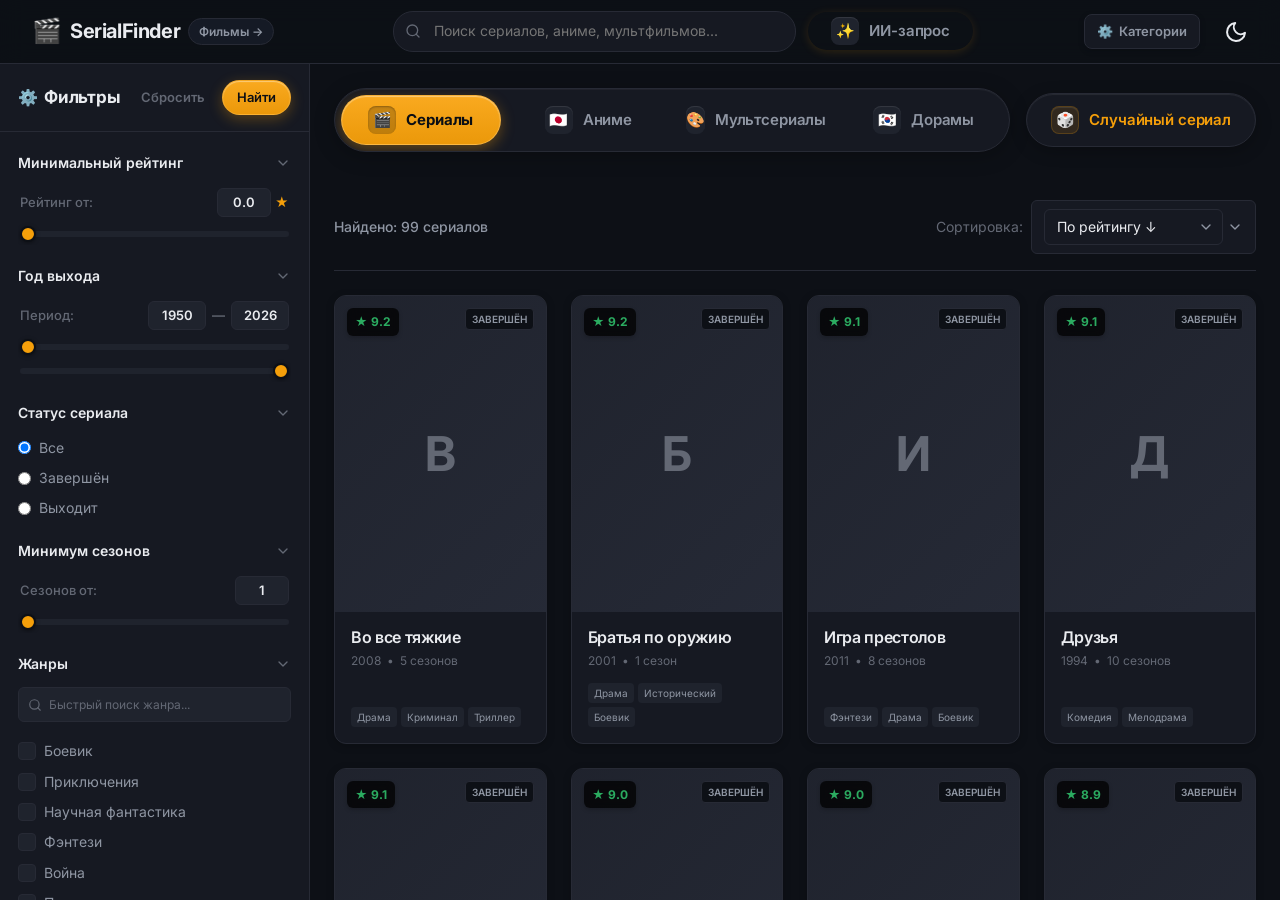
==== serials/index.html @ 1f112842 "Add files via upload" ====
<!DOCTYPE html>
<html lang="ru">
<head>
  <meta charset="UTF-8">
  <meta name="viewport" content="width=device-width, initial-scale=1.0">
  <title>SerialFinder — Поиск сериалов</title>
  <meta name="description" content="Удобный поиск и фильтрация лучших сериалов, аниме, мультсериалов и дорам. База из 170 000+ сериалов.">
  <link rel="icon" href="data:image/svg+xml,<svg xmlns=%22http://www.w3.org/2000/svg%22 viewBox=%220 0 100 100%22><text y=%22.9em%22 font-size=%2290%22>🎬</text></svg>">
  <link rel="preconnect" href="https://fonts.googleapis.com">
  <link rel="preconnect" href="https://fonts.gstatic.com" crossorigin>
  <link href="https://fonts.googleapis.com/css2?family=Inter:wght@400;500;600;700&display=swap" rel="stylesheet">
  <link rel="stylesheet" href="index.css">
</head>
<body>
  <!-- 1. Content Preferences Modal (Что вы хотите смотреть) -->
  <div class="api-modal-overlay" id="contentPrefsModal" style="display:none;">
    <div class="api-modal api-modal--prefs">
      <div class="api-modal__icon">📺</div>
      <h2 class="api-modal__title">Что вы хотите смотреть?</h2>
      <p class="api-modal__desc">
        Отметьте галочками категории, которые хотите видеть в каталоге и поиске:
      </p>
      <div class="prefs-list">
        <label class="prefs-item">
          <input type="checkbox" id="prefSeries" checked>
          <span class="prefs-item__content">
            <span class="prefs-item__icon">🎬</span>
            <span class="prefs-item__text">
              <strong>Сериалы</strong>
              <small>Зарубежные и мировые художественные сериалы</small>
            </span>
          </span>
        </label>
        <label class="prefs-item">
          <input type="checkbox" id="prefAnime" checked>
          <span class="prefs-item__content">
            <span class="prefs-item__icon">🇯🇵</span>
            <span class="prefs-item__text">
              <strong>Аниме</strong>
              <small>Японские, китайские (дунхуа), корейские и западные аниме-сериалы (Атака титанов, Аватар: Легенда об Аанге, Кастлвания и др.)</small>
            </span>
          </span>
        </label>
        <label class="prefs-item">
          <input type="checkbox" id="prefCartoons" checked>
          <span class="prefs-item__content">
            <span class="prefs-item__icon">🎨</span>
            <span class="prefs-item__text">
              <strong>Мультсериалы</strong>
              <small>Западная и мировая анимация (Рик и Морти, Аркейн, Гравити Фолз и др.)</small>
            </span>
          </span>
        </label>
        <label class="prefs-item">
          <input type="checkbox" id="prefDoramas" checked>
          <span class="prefs-item__content">
            <span class="prefs-item__icon">🇰🇷</span>
            <span class="prefs-item__text">
              <strong>Дорамы</strong>
              <small>Корейские и азиатские драматические сериалы</small>
            </span>
          </span>
        </label>
      </div>
      <button class="btn btn--primary" id="saveContentPrefsBtn" style="width:100%; margin-top:20px; padding:12px;">Сохранить и продолжить</button>
    </div>
  </div>

  <!-- 3. AI Search Modal (ИИ-запрос: Gemini Flash + Web Speech API) -->
  <div class="api-modal-overlay" id="aiModalOverlay" style="display:none;">
    <div class="api-modal api-modal--ai">
      <div class="api-modal__header">
        <div class="api-modal__title-row">
          <span class="api-modal__icon">✨</span>
          <h2 class="api-modal__title">ИИ-Подборщик сериалов</h2>
        </div>
        <button class="api-modal__close-btn" id="aiModalClose" title="Закрыть">✕</button>
      </div>

      <p class="api-modal__desc">
        Опишите своими словами, какой сериал вы ищете — сюжет, атмосферу, настроение или похожие шоу. Можно напечатать или надиктовать голосом.
      </p>

      <!-- Input box with voice button -->
      <div class="ai-prompt-box">
        <textarea id="aiQueryInput" class="ai-prompt-box__textarea" rows="3" placeholder="Например: Посоветуй атмосферный детектив в скандинавском стиле с неожиданной развязкой и мрачной музыкой..."></textarea>
        <div class="ai-prompt-box__actions">
          <button class="ai-voice-btn" id="aiVoiceBtn" type="button" title="Нажмите, чтобы надиктовать голосом">
            <span class="ai-voice-btn__icon">🎙️</span>
            <span class="ai-voice-btn__text">Голосовой ввод</span>
          </button>
          <button class="btn btn--primary" id="aiSubmitBtn" type="button">
            <span>✨ Подобрать 5 сериалов</span>
          </button>
        </div>
      </div>

      <!-- Prompt Suggestion Chips -->
      <div class="ai-suggestions">
        <span class="ai-suggestions__label">Примеры:</span>
        <button class="ai-chip" data-prompt="Мрачный детектив-головоломка в духе Твин Пикс, Тьмы и Настоящего детектива">🕵️ Запутанный детектив</button>
        <button class="ai-chip" data-prompt="Уютная смешная комедия на вечер, чтобы отдохнуть после работы">🍿 Уютный ситком</button>
        <button class="ai-chip" data-prompt="Масштабное эпическое фэнтези с магией, битвами и проработанным миром">⚔️ Эпическое фэнтези</button>
        <button class="ai-chip" data-prompt="Напряжённый психологический триллер про игры разума и неожиданные повороты">🧠 Игры разума</button>
        <button class="ai-chip" data-prompt="Атмосферное аниме с глубоким философским сюжетом и красивой рисовкой">🎌 Глубокое аниме</button>
      </div>

      <!-- Loading State -->
      <div class="ai-loading" id="aiLoading" style="display:none;">
        <div class="ai-loading__spinner"></div>
        <div class="ai-loading__text">Gemini 3.7 Flash анализирует запрос и подбирает лучшие сериалы...</div>
      </div>

      <!-- Error State -->
      <div class="api-modal__error" id="aiError" style="display:none;"></div>

      <!-- AI Results -->
      <div class="ai-results" id="aiResults" style="display:none;">
        <div class="ai-results__header">
          <h3>🎯 Рекомендации от ИИ:</h3>
          <button class="btn btn--ghost btn--small" id="aiResetSearchBtn">Новый запрос</button>
        </div>
        <div class="ai-results__grid" id="aiResultsGrid">
          <!-- 5 cards inserted dynamically -->
        </div>
      </div>
    </div>
  </div>

  <div class="app" id="app">
    <!-- Header -->
    <header class="header">
      <div class="header__inner">
        <a class="header__logo" href="../films/index.html" title="Нажмите, чтобы открыть FilmFinder (Поиск фильмов)">
          <span class="header__logo-icon">🎬</span>
          <span class="header__logo-text">SerialFinder</span>
          <span class="header__logo-switch">Фильмы →</span>
        </a>
        <div class="header__search-container">
          <div class="header__search">
            <svg class="header__search-icon" xmlns="http://www.w3.org/2000/svg" width="20" height="20" viewBox="0 0 24 24" fill="none" stroke="currentColor" stroke-width="2" stroke-linecap="round" stroke-linejoin="round">
              <circle cx="11" cy="11" r="8"></circle>
              <line x1="21" y1="21" x2="16.65" y2="16.65"></line>
            </svg>
            <input class="header__search-input" placeholder="Поиск сериалов, аниме, мультфильмов..." id="searchInput">
          </div>
          <!-- Кнопка ИИ-запрос -->
          <button class="pill-btn pill-btn--ai" id="aiSearchBtn" title="Интеллектуальный подбор сериалов с помощью ИИ (Gemini Flash)">
            <span class="pill-btn__icon">✨</span>
            <span class="pill-btn__label">ИИ-запрос</span>
          </button>
        </div>
        <div class="header__actions">
          <!-- Кнопка настройки категорий -->
          <button class="btn btn--ghost btn--icon-text" id="openContentPrefsBtn" title="Настройки категорий">
            ⚙️ <span>Категории</span>
          </button>
          <button class="theme-toggle" id="themeToggle" title="Сменить тему">
            <svg class="theme-toggle__icon theme-toggle__icon--sun" xmlns="http://www.w3.org/2000/svg" width="24" height="24" viewBox="0 0 24 24" fill="none" stroke="currentColor" stroke-width="2" stroke-linecap="round" stroke-linejoin="round" style="display:none;">
              <circle cx="12" cy="12" r="5"></circle>
              <line x1="12" y1="1" x2="12" y2="3"></line>
              <line x1="12" y1="21" x2="12" y2="23"></line>
              <line x1="4.22" y1="4.22" x2="5.64" y2="5.64"></line>
              <line x1="18.36" y1="18.36" x2="19.78" y2="19.78"></line>
              <line x1="1" y1="12" x2="3" y2="12"></line>
              <line x1="21" y1="12" x2="23" y2="12"></line>
              <line x1="4.22" y1="19.78" x2="5.64" y2="18.36"></line>
              <line x1="18.36" y1="5.64" x2="19.78" y2="4.22"></line>
            </svg>
            <svg class="theme-toggle__icon theme-toggle__icon--moon" xmlns="http://www.w3.org/2000/svg" width="24" height="24" viewBox="0 0 24 24" fill="none" stroke="currentColor" stroke-width="2" stroke-linecap="round" stroke-linejoin="round">
              <path d="M21 12.79A9 9 0 1 1 11.21 3 7 7 0 0 0 21 12.79z"></path>
            </svg>
          </button>
        </div>
      </div>
    </header>

    <!-- Mobile sidebar toggle -->
    <button class="sidebar__toggle" id="sidebarToggle">
      <svg xmlns="http://www.w3.org/2000/svg" width="20" height="20" viewBox="0 0 24 24" fill="none" stroke="currentColor" stroke-width="2" stroke-linecap="round" stroke-linejoin="round"><polygon points="22 3 2 3 10 12.46 10 19 14 21 14 12.46 22 3"></polygon></svg>
      Фильтры
    </button>
    <div class="sidebar__overlay" id="sidebarOverlay"></div>

    <!-- Sidebar with filters -->
    <aside class="sidebar" id="sidebar">
      <div class="sidebar__header">
        <h2>
          <span class="sidebar__header-icon">⚙️</span>
          <span>Фильтры</span>
        </h2>
        <div class="sidebar__actions">
          <button class="btn btn--ghost btn--small" id="resetFilters" title="Сбросить все фильтры">Сбросить</button>
          <button class="btn btn--primary btn--small" id="applyFiltersBtn" title="Применить выбранные фильтры">Найти</button>
        </div>
      </div>
      <div class="sidebar__content">
        <!-- Рейтинг -->
        <div class="filter-group">
          <div class="filter-group__title">
            Минимальный рейтинг
            <svg class="filter-group__title-icon" xmlns="http://www.w3.org/2000/svg" width="16" height="16" viewBox="0 0 24 24" fill="none" stroke="currentColor" stroke-width="2" stroke-linecap="round" stroke-linejoin="round"><polyline points="6 9 12 15 18 9"></polyline></svg>
          </div>
          <div class="filter-group__content">
            <div class="range-slider">
              <div class="range-slider__labels">
                <span class="range-slider__tag">Рейтинг от:</span>
                <div class="manual-input-wrapper">
                  <input type="number" class="manual-input" id="minRatingManual" min="0" max="10" step="0.1" value="0.0">
                  <span class="manual-input__suffix">★</span>
                </div>
              </div>
              <input type="range" class="range-slider__input" id="minRatingInput" min="0" max="10" step="0.5" value="0">
            </div>
          </div>
        </div>

        <!-- Год -->
        <div class="filter-group">
          <div class="filter-group__title">
            Год выхода
            <svg class="filter-group__title-icon" xmlns="http://www.w3.org/2000/svg" width="16" height="16" viewBox="0 0 24 24" fill="none" stroke="currentColor" stroke-width="2" stroke-linecap="round" stroke-linejoin="round"><polyline points="6 9 12 15 18 9"></polyline></svg>
          </div>
          <div class="filter-group__content">
            <div class="range-slider">
              <div class="range-slider__labels">
                <span class="range-slider__tag">Период:</span>
                <div class="manual-input-range">
                  <input type="number" class="manual-input manual-input--year" id="yearFromManual" min="1950" max="2030" value="1950">
                  <span class="manual-input__sep">—</span>
                  <input type="number" class="manual-input manual-input--year" id="yearToManual" min="1950" max="2030" value="2026">
                </div>
              </div>
              <div class="range-slider__dual">
                <input type="range" class="range-slider__input" id="yearFromInput" min="1950" max="2026" value="1950">
                <input type="range" class="range-slider__input" id="yearToInput" min="1950" max="2026" value="2026">
              </div>
            </div>
          </div>
        </div>

        <!-- Статус -->
        <div class="filter-group">
          <div class="filter-group__title">
            Статус сериала
            <svg class="filter-group__title-icon" xmlns="http://www.w3.org/2000/svg" width="16" height="16" viewBox="0 0 24 24" fill="none" stroke="currentColor" stroke-width="2" stroke-linecap="round" stroke-linejoin="round"><polyline points="6 9 12 15 18 9"></polyline></svg>
          </div>
          <div class="filter-group__content">
            <div class="radio-group">
              <label class="radio-item">
                <input type="radio" name="status" value="all" checked>
                <span>Все</span>
              </label>
              <label class="radio-item">
                <input type="radio" name="status" value="ended">
                <span>Завершён</span>
              </label>
              <label class="radio-item">
                <input type="radio" name="status" value="running">
                <span>Выходит</span>
              </label>
            </div>
          </div>
        </div>

        <!-- Минимум сезонов -->
        <div class="filter-group">
          <div class="filter-group__title">
            Минимум сезонов
            <svg class="filter-group__title-icon" xmlns="http://www.w3.org/2000/svg" width="16" height="16" viewBox="0 0 24 24" fill="none" stroke="currentColor" stroke-width="2" stroke-linecap="round" stroke-linejoin="round"><polyline points="6 9 12 15 18 9"></polyline></svg>
          </div>
          <div class="filter-group__content">
            <div class="range-slider">
              <div class="range-slider__labels">
                <span class="range-slider__tag">Сезонов от:</span>
                <div class="manual-input-wrapper">
                  <input type="number" class="manual-input" id="minSeasonsManual" min="1" max="10" step="1" value="1">
                </div>
              </div>
              <input type="range" class="range-slider__input" id="minSeasonsInput" min="1" max="10" value="1">
            </div>
          </div>
        </div>

        <!-- Жанры -->
        <div class="filter-group" id="filter-genres-group">
          <div class="filter-group__title">
            Жанры
            <svg class="filter-group__title-icon" xmlns="http://www.w3.org/2000/svg" width="16" height="16" viewBox="0 0 24 24" fill="none" stroke="currentColor" stroke-width="2" stroke-linecap="round" stroke-linejoin="round"><polyline points="6 9 12 15 18 9"></polyline></svg>
          </div>
          <div class="filter-group__content">
            <div class="filter-search">
              <svg class="filter-search__icon" xmlns="http://www.w3.org/2000/svg" width="14" height="14" viewBox="0 0 24 24" fill="none" stroke="currentColor" stroke-width="2" stroke-linecap="round" stroke-linejoin="round"><circle cx="11" cy="11" r="8"></circle><line x1="21" y1="21" x2="16.65" y2="16.65"></line></svg>
              <input type="text" class="filter-search__input" id="genresSearchInput" placeholder="Быстрый поиск жанра...">
            </div>
            <div class="checkbox-group scrollable-list" id="genresFilter">
              <!-- Dynamically populated -->
            </div>
          </div>
        </div>

        <!-- Страна производства -->
        <div class="filter-group" id="filter-include-countries-group">
          <div class="filter-group__title">
            Страна производства
            <svg class="filter-group__title-icon" xmlns="http://www.w3.org/2000/svg" width="16" height="16" viewBox="0 0 24 24" fill="none" stroke="currentColor" stroke-width="2" stroke-linecap="round" stroke-linejoin="round"><polyline points="6 9 12 15 18 9"></polyline></svg>
          </div>
          <div class="filter-group__content">
            <div class="filter-search">
              <svg class="filter-search__icon" xmlns="http://www.w3.org/2000/svg" width="14" height="14" viewBox="0 0 24 24" fill="none" stroke="currentColor" stroke-width="2" stroke-linecap="round" stroke-linejoin="round"><circle cx="11" cy="11" r="8"></circle><line x1="21" y1="21" x2="16.65" y2="16.65"></line></svg>
              <input type="text" class="filter-search__input" id="includeCountriesSearchInput" placeholder="Быстрый поиск страны...">
            </div>
            <div class="checkbox-group scrollable-list" id="countriesIncludeFilter">
              <!-- Dynamically populated -->
            </div>
          </div>
        </div>

        <!-- Исключить страны -->
        <div class="filter-group" id="filter-countries-group">
          <div class="filter-group__title">
            Исключить страны
            <svg class="filter-group__title-icon" xmlns="http://www.w3.org/2000/svg" width="16" height="16" viewBox="0 0 24 24" fill="none" stroke="currentColor" stroke-width="2" stroke-linecap="round" stroke-linejoin="round"><polyline points="6 9 12 15 18 9"></polyline></svg>
          </div>
          <div class="filter-group__content">
            <div class="filter-search">
              <svg class="filter-search__icon" xmlns="http://www.w3.org/2000/svg" width="14" height="14" viewBox="0 0 24 24" fill="none" stroke="currentColor" stroke-width="2" stroke-linecap="round" stroke-linejoin="round"><circle cx="11" cy="11" r="8"></circle><line x1="21" y1="21" x2="16.65" y2="16.65"></line></svg>
              <input type="text" class="filter-search__input" id="excludeCountriesSearchInput" placeholder="Быстрый поиск страны...">
            </div>
            <div class="checkbox-group scrollable-list" id="countriesExcludeFilter">
              <!-- Dynamically populated -->
            </div>
          </div>
        </div>

        <!-- Настройки -->
        <div class="filter-group filter-group--settings">
          <div class="filter-group__title">
            Настройки
            <svg class="filter-group__title-icon" xmlns="http://www.w3.org/2000/svg" width="16" height="16" viewBox="0 0 24 24" fill="none" stroke="currentColor" stroke-width="2" stroke-linecap="round" stroke-linejoin="round"><polyline points="6 9 12 15 18 9"></polyline></svg>
          </div>
          <div class="filter-group__content settings-group__content">
            <button class="pill-btn pill-btn--sidebar" id="sidebarContentPrefsBtn" title="Настроить отображаемые категории">
              <span class="pill-btn__icon">⚙️</span>
              <span class="pill-btn__label">Настройка категорий</span>
            </button>
          </div>
        </div>
      </div>
    </aside>

    <!-- Main content -->
    <main class="main-content">
      <!-- Top Category & Quick Action Bar (Full Width Unified Pill Design) -->
      <div class="category-bar">
        <nav class="category-nav" id="categoryNav">
          <button class="pill-btn category-nav__item category-nav__item--active" data-category="series">
            <span class="pill-btn__icon">🎬</span>
            <span class="pill-btn__label">Сериалы</span>
          </button>
          <button class="pill-btn category-nav__item" data-category="anime">
            <span class="pill-btn__icon">🇯🇵</span>
            <span class="pill-btn__label">Аниме</span>
          </button>
          <button class="pill-btn category-nav__item" data-category="cartoons">
            <span class="pill-btn__icon">🎨</span>
            <span class="pill-btn__label">Мультсериалы</span>
          </button>
          <button class="pill-btn category-nav__item" data-category="doramas">
            <span class="pill-btn__icon">🇰🇷</span>
            <span class="pill-btn__label">Дорамы</span>
          </button>
        </nav>

        <button class="pill-btn pill-btn--random random-btn" id="randomSeriesBtn" title="Подобрать случайный сериал">
          <span class="pill-btn__icon">🎲</span>
          <span class="pill-btn__label">Случайный сериал</span>
        </button>
      </div>

      <!-- Featured: Популярное / Новинки -->
      <section class="featured" id="featuredSection" style="display:none;">
        <div class="featured__header">
          <div class="featured__tabs" id="featuredTabs">
            <button class="featured__tab featured__tab--active" data-tab="popular">Популярное</button>
            <button class="featured__tab" data-tab="new">Новинки</button>
          </div>
          <div class="featured__subtabs" id="featuredSubtabs" style="display:none;">
            <button class="featured__subtab featured__subtab--active" data-subtab="upcoming">Скоро / Недавно</button>
            <button class="featured__subtab" data-subtab="released">Вышедшие сезоны</button>
          </div>
        </div>
        <div class="featured__carousel-wrap">
          <button class="featured__arrow featured__arrow--left" id="featuredArrowLeft" aria-label="Назад">
            <svg xmlns="http://www.w3.org/2000/svg" width="20" height="20" viewBox="0 0 24 24" fill="none" stroke="currentColor" stroke-width="2.5" stroke-linecap="round" stroke-linejoin="round"><polyline points="15 18 9 12 15 6"></polyline></svg>
          </button>
          <div class="featured__carousel" id="featuredCarousel">
            <!-- Cards loaded dynamically -->
          </div>
          <button class="featured__arrow featured__arrow--right" id="featuredArrowRight" aria-label="Вперёд">
            <svg xmlns="http://www.w3.org/2000/svg" width="20" height="20" viewBox="0 0 24 24" fill="none" stroke="currentColor" stroke-width="2.5" stroke-linecap="round" stroke-linejoin="round"><polyline points="9 18 15 12 9 6"></polyline></svg>
          </button>
          <div class="featured__loading" id="featuredLoading" style="display:none;">
            <div class="loading-spinner__ring"></div>
          </div>
        </div>
      </section>

      <!-- Results Bar -->
      <div class="results-bar">
        <span class="results-bar__count" id="resultsCount">Загрузка...</span>
        <div class="results-bar__sort">
          <label>Сортировка:</label>
          <div class="select-dropdown">
            <select class="results-bar__sort-select" id="sortSelect">
              <option value="popularity-desc">По популярности</option>
              <option value="rating-desc">По рейтингу ↓</option>
              <option value="rating-asc">По рейтингу ↑</option>
              <option value="year-desc">По году ↓ (новые)</option>
              <option value="year-asc">По году ↑ (старые)</option>
              <option value="title-asc">По алфавиту А-Я</option>
              <option value="title-desc">По алфавиту Я-А</option>
            </select>
          </div>
        </div>
      </div>

      <!-- Loading spinner -->
      <div class="loading-spinner" id="loadingSpinner" style="display:none;">
        <div class="loading-spinner__ring"></div>
        <span class="loading-spinner__text">Загрузка сериалов...</span>
      </div>

      <div class="series-grid" id="seriesGrid"></div>

      <div class="no-results" id="noResults" style="display:none;">
        <div class="no-results__icon">🔍</div>
        <div class="no-results__text">Сериалы не найдены. Попробуйте изменить фильтры.</div>
      </div>

      <!-- Load more button -->
      <div class="load-more" id="loadMoreContainer" style="display:none;">
        <button class="btn btn--secondary load-more__btn" id="loadMoreBtn">
          Показать ещё
        </button>
        <span class="load-more__info" id="loadMoreInfo"></span>
      </div>
    </main>
  </div>

  <!-- Modal Details -->
  <div class="modal-overlay" id="modalOverlay">
    <div class="modal" id="modal">
      <button class="modal__close" id="modalClose">
        <svg xmlns="http://www.w3.org/2000/svg" width="24" height="24" viewBox="0 0 24 24" fill="none" stroke="currentColor" stroke-width="2" stroke-linecap="round" stroke-linejoin="round"><line x1="18" y1="6" x2="6" y2="18"></line><line x1="6" y1="6" x2="18" y2="18"></line></svg>
      </button>
      <div class="modal__body" id="modalBody">
        <!-- Filled dynamically -->
      </div>
    </div>
  </div>

  <script src="data.js"></script>
  <script src="api.js"></script>
  <script src="app.js"></script>
</body>
</html>
---- serials/index.css ----
/* 1. Reset/normalize */
*, *::before, *::after {
  box-sizing: border-box;
}

* {
  margin: 0;
  padding: 0;
}

body {
  line-height: 1.6;
  -webkit-font-smoothing: antialiased;
  -moz-osx-font-smoothing: grayscale;
}

img, picture, video, canvas, svg {
  display: block;
  max-width: 100%;
}

input, button, textarea, select {
  font: inherit;
}

p, h1, h2, h3, h4, h5, h6 {
  overflow-wrap: break-word;
}

/* 2. CSS custom properties (variables) */
:root {
  /* Dark theme (default) */
  --bg-primary: hsl(225, 25%, 7%);
  --bg-secondary: hsl(225, 20%, 11%);
  --bg-tertiary: hsl(225, 18%, 15%);
  --bg-hover: hsl(225, 18%, 18%);
  
  --text-primary: hsl(220, 15%, 93%);
  --text-secondary: hsl(220, 10%, 60%);
  --text-muted: hsl(220, 8%, 42%);
  
  --accent: hsl(38, 92%, 50%);
  --accent-hover: hsl(38, 92%, 60%);
  --accent-subtle: hsla(38, 92%, 50%, 0.12);
  
  --border: hsl(225, 15%, 18%);
  --border-light: hsl(225, 12%, 22%);
  
  --shadow: 0 4px 24px hsla(0, 0%, 0%, 0.4);
  --shadow-hover: 0 12px 32px hsla(0, 0%, 0%, 0.6);
  
  --success: hsl(145, 60%, 42%);
  --warning: hsl(38, 85%, 55%);
  --error: hsl(0, 65%, 52%);
  
  --rating-high: hsl(145, 60%, 42%);
  --rating-mid: hsl(38, 85%, 55%);
  --rating-low: hsl(0, 65%, 52%);
  
  --font-family: 'Inter', sans-serif;
  --header-height: 64px;
}

/* 9. Light theme overrides (placed here to cascade properly via CSS vars) */
.app--light {
  --bg-primary: hsl(40, 25%, 96%);
  --bg-secondary: hsl(0, 0%, 100%);
  --bg-tertiary: hsl(40, 15%, 93%);
  --bg-hover: hsl(40, 15%, 90%);
  
  --text-primary: hsl(225, 25%, 12%);
  --text-secondary: hsl(225, 12%, 42%);
  --text-muted: hsl(225, 8%, 58%);
  
  --accent: hsl(38, 92%, 45%);
  --accent-hover: hsl(38, 92%, 35%);
  --accent-subtle: hsla(38, 92%, 45%, 0.12);
  
  --border: hsl(225, 12%, 88%);
  --border-light: hsl(225, 12%, 82%);
  
  --shadow: 0 4px 24px hsla(0, 0%, 0%, 0.08);
  --shadow-hover: 0 12px 32px hsla(0, 0%, 0%, 0.12);
}

/* 3. Typography & base */
body, .app {
  font-family: var(--font-family);
  background-color: var(--bg-primary);
  color: var(--text-primary);
  min-height: 100vh;
  transition: background-color 0.3s ease, color 0.3s ease;
}

h1, h2, h3, h4, h5, h6 {
  letter-spacing: -0.02em;
  font-weight: 600;
  line-height: 1.2;
}

/* Focus styles */
:focus-visible {
  outline: 2px solid var(--accent);
  outline-offset: 2px;
}

/* Custom Scrollbar */
::-webkit-scrollbar {
  width: 6px;
  height: 6px;
}
::-webkit-scrollbar-track {
  background: var(--bg-primary);
}
::-webkit-scrollbar-thumb {
  background: var(--accent);
  border-radius: 3px;
}

/* 4. Layout */
.app {
  display: flex;
  flex-direction: column;
}

/* Wait, assuming .sidebar and .main-content are wrapped or siblings under a flex row container,
but since we only have .app, let's style .app to hold the header and a flex container for the body,
or assume .sidebar and .main-content are siblings and .app is flex column with a child flex row.
If they are direct children of .app, we can use CSS Grid or just flex row after header. */
.app {
  display: grid;
  grid-template-columns: auto 1fr;
  grid-template-rows: var(--header-height) 1fr;
  grid-template-areas:
    "header header"
    "sidebar main";
  height: 100vh;
  overflow: hidden;
}

.header {
  grid-area: header;
  position: sticky;
  top: 0;
  z-index: 100;
  background-color: hsla(225, 25%, 7%, 0.75);
  backdrop-filter: blur(12px);
  -webkit-backdrop-filter: blur(12px);
  border-bottom: 1px solid var(--border);
}

.app--light .header {
  background-color: hsla(40, 25%, 96%, 0.75);
}

.header__inner {
  display: flex;
  align-items: center;
  justify-content: space-between;
  height: 100%;
  max-width: 1440px;
  margin: 0 auto;
  padding: 0 24px;
  gap: 24px;
}

.header__logo {
  display: flex;
  align-items: center;
  gap: 8px;
  text-decoration: none;
  color: var(--text-primary);
  cursor: pointer;
  padding: 4px 8px;
  border-radius: 8px;
  transition: all 0.2s ease;
}

.header__logo:hover {
  background-color: var(--bg-hover);
  color: var(--accent);
}

.header__logo-icon {
  font-size: 24px;
}

.header__logo-text {
  font-weight: 700;
  font-size: 1.25rem;
  letter-spacing: -0.02em;
}

.header__logo-switch {
  font-size: 0.75rem;
  color: var(--text-secondary);
  background-color: hsla(225, 25%, 12%, 0.95);
  padding: 3px 10px;
  border-radius: 9999px;
  font-weight: 600;
  border: 1px solid var(--border);
  transition: all 0.2s ease;
}

.header__logo:hover .header__logo-switch {
  background-color: var(--bg-hover);
  color: var(--text-primary);
  border-color: var(--border-light);
}

.app--light .header__logo-switch {
  background-color: hsl(40, 15%, 90%);
  border-color: hsl(225, 12%, 82%);
  color: var(--text-primary);
}
.app--light .header__logo:hover .header__logo-switch {
  background-color: hsl(40, 15%, 84%);
}

.header__search-container {
  display: flex;
  align-items: center;
  gap: 12px;
  flex-grow: 1;
  max-width: 580px;
}

.header__search {
  flex-grow: 1;
  position: relative;
}

.header__search-input {
  width: 100%;
  background-color: var(--bg-secondary);
  border: 1px solid var(--border);
  border-radius: 20px;
  padding: 8px 16px 8px 40px;
  color: var(--text-primary);
  font-size: 0.875rem;
  transition: all 0.2s ease;
}

.header__search-input:focus {
  outline: none;
  border-color: var(--accent);
  box-shadow: 0 0 0 2px var(--accent-subtle);
}

.header__search-icon {
  position: absolute;
  left: 12px;
  top: 50%;
  transform: translateY(-50%);
  color: var(--text-muted);
  pointer-events: none;
  width: 16px;
  height: 16px;
}

.pill-btn--ai {
  background: linear-gradient(135deg, hsla(38, 92%, 50%, 0.15) 0%, hsla(280, 80%, 55%, 0.15) 100%);
  border: 1px solid hsla(38, 92%, 50%, 0.4);
  color: var(--text-primary);
  box-shadow: 0 2px 10px hsla(38, 92%, 50%, 0.15);
  padding: 6px 14px;
  height: 38px;
  flex-shrink: 0;
  font-weight: 600;
  font-size: 0.8125rem;
  cursor: pointer;
  display: inline-flex;
  align-items: center;
  gap: 6px;
  border-radius: 9999px;
  transition: all 0.25s ease;
}

.pill-btn--ai:hover {
  background: linear-gradient(135deg, hsla(38, 92%, 50%, 0.28) 0%, hsla(280, 80%, 55%, 0.28) 100%);
  border-color: var(--accent);
  box-shadow: 0 4px 16px hsla(38, 92%, 50%, 0.35);
  transform: translateY(-1px);
}

.header__actions {
  display: flex;
  align-items: center;
  gap: 16px;
}

.theme-toggle {
  background: none;
  border: none;
  color: var(--text-primary);
  cursor: pointer;
  font-size: 1.25rem;
  display: flex;
  align-items: center;
  justify-content: center;
  width: 40px;
  height: 40px;
  border-radius: 50%;
  transition: background-color 0.2s ease;
}

.theme-toggle:hover {
  background-color: var(--bg-hover);
}

.sidebar {
  grid-area: sidebar;
  width: 310px;
  background-color: var(--bg-secondary);
  border-right: 1px solid var(--border);
  display: flex;
  flex-direction: column;
  overflow-y: auto;
  flex-shrink: 0;
}

.sidebar__header {
  padding: 16px 18px;
  border-bottom: 1px solid var(--border);
  display: flex;
  align-items: center;
  justify-content: space-between;
  gap: 8px;
}

.sidebar__header h2 {
  font-size: 1.0625rem;
  font-weight: 700;
  letter-spacing: -0.01em;
  margin: 0;
  display: flex;
  align-items: center;
  gap: 6px;
  color: var(--text-primary);
  white-space: nowrap;
}

.sidebar__header-icon {
  font-size: 1rem;
}

.sidebar__actions {
  display: flex;
  align-items: center;
  gap: 6px;
  flex-shrink: 0;
}

.sidebar__actions .btn {
  padding: 6px 14px;
  font-size: 0.8125rem;
}

.sidebar__actions #resetFilters {
  padding: 6px 10px;
  color: var(--text-muted);
}

.sidebar__actions #resetFilters:hover {
  color: var(--text-primary);
}

.sidebar__content {
  padding: 20px 18px;
  display: flex;
  flex-direction: column;
  gap: 20px;
}

.sidebar__toggle {
  display: none;
  position: fixed;
  bottom: 24px;
  right: 24px;
  width: 56px;
  height: 56px;
  border-radius: 28px;
  background-color: var(--accent);
  color: #fff;
  border: none;
  box-shadow: var(--shadow);
  z-index: 90;
  align-items: center;
  justify-content: center;
  cursor: pointer;
  font-size: 24px;
  transition: transform 0.2s ease, background-color 0.2s ease;
}

.sidebar__toggle:hover {
  background-color: var(--accent-hover);
  transform: scale(1.05);
}

.sidebar__toggle:active {
  transform: scale(0.95);
}

.sidebar__overlay {
  position: fixed;
  inset: 0;
  background-color: hsla(0, 0%, 0%, 0.6);
  z-index: 95;
  backdrop-filter: blur(4px);
  opacity: 0;
  pointer-events: none;
  transition: opacity 0.3s ease;
}

.sidebar__overlay--visible {
  opacity: 1;
  pointer-events: auto;
}

.main-content {
  grid-area: main;
  overflow-y: auto;
  padding: 24px;
  display: flex;
  flex-direction: column;
  gap: 24px;
  background-color: var(--bg-primary);
}

.results-bar {
  display: flex;
  align-items: center;
  justify-content: space-between;
  padding-bottom: 16px;
  border-bottom: 1px solid var(--border);
}

.results-bar__count {
  font-size: 0.875rem;
  color: var(--text-secondary);
  font-weight: 500;
}

.results-bar__sort {
  display: flex;
  align-items: center;
  gap: 8px;
  font-size: 0.875rem;
  color: var(--text-muted);
}

.results-bar__sort-select {
  appearance: none;
  background-color: var(--bg-secondary);
  border: 1px solid var(--border);
  color: var(--text-primary);
  padding: 6px 32px 6px 12px;
  border-radius: 6px;
  font-size: 0.875rem;
  cursor: pointer;
  background-image: url("data:image/svg+xml,%3Csvg xmlns='http://www.w3.org/2000/svg' width='16' height='16' viewBox='0 0 24 24' fill='none' stroke='hsl(220, 10%25, 60%25)' stroke-width='2' stroke-linecap='round' stroke-linejoin='round'%3E%3Cpolyline points='6 9 12 15 18 9'%3E%3C/polyline%3E%3C/svg%3E");
  background-repeat: no-repeat;
  background-position: right 8px center;
  transition: border-color 0.2s ease;
}

.results-bar__sort-select:focus {
  outline: none;
  border-color: var(--accent);
}

/* 5. Form elements */
.filter-group {
  display: flex;
  flex-direction: column;
  gap: 12px;
}

.filter-group__title {
  display: flex;
  align-items: center;
  justify-content: space-between;
  font-weight: 600;
  font-size: 0.875rem;
  color: var(--text-primary);
  cursor: pointer;
  user-select: none;
}

.filter-group__title-icon {
  color: var(--text-muted);
  transition: transform 0.3s ease;
  width: 16px;
  height: 16px;
}

.filter-group--collapsed .filter-group__title-icon {
  transform: rotate(-90deg);
}

.filter-group__content {
  display: flex;
  flex-direction: column;
  gap: 10px;
  transition: max-height 0.3s ease, opacity 0.3s ease;
  overflow: hidden;
  max-height: 500px; /* Arbitrary large height for animation */
  opacity: 1;
}

.filter-group--collapsed .filter-group__content {
  max-height: 0;
  opacity: 0;
  margin-top: -12px;
}

.range-slider {
  display: flex;
  flex-direction: column;
  gap: 8px;
  padding: 2px 2px;
}

.range-slider__labels {
  display: flex;
  align-items: center;
  justify-content: space-between;
  font-size: 0.8125rem;
  color: var(--text-secondary);
}

.range-slider__tag {
  font-weight: 500;
  color: var(--text-muted);
}

.manual-input-wrapper {
  display: flex;
  align-items: center;
  gap: 4px;
}

.manual-input-range {
  display: flex;
  align-items: center;
  gap: 6px;
}

.manual-input__sep {
  color: var(--text-muted);
  font-weight: 600;
}

.manual-input__suffix {
  font-size: 0.8125rem;
  color: var(--accent);
}

.manual-input {
  width: 54px;
  padding: 3px 6px;
  font-size: 0.8125rem;
  font-weight: 600;
  font-family: var(--font-family);
  text-align: center;
  background-color: var(--bg-tertiary);
  border: 1px solid var(--border);
  border-radius: 6px;
  color: var(--text-primary);
  outline: none;
  transition: all 0.2s ease;
  -moz-appearance: textfield;
}

.manual-input::-webkit-outer-spin-button,
.manual-input::-webkit-inner-spin-button {
  -webkit-appearance: none;
  margin: 0;
}

.manual-input:focus {
  border-color: var(--accent);
  background-color: var(--bg-hover);
  box-shadow: 0 0 0 2px var(--accent-subtle);
}

.manual-input--year {
  width: 58px;
}

.range-slider__dual {
  display: flex;
  flex-direction: column;
  gap: 6px;
}

.range-slider__input {
  -webkit-appearance: none;
  appearance: none;
  width: 100%;
  height: 6px;
  background: var(--bg-tertiary);
  border-radius: 9999px;
  outline: none;
  margin: 6px 0;
  cursor: pointer;
}

.range-slider__input::-webkit-slider-thumb {
  -webkit-appearance: none;
  appearance: none;
  width: 16px;
  height: 16px;
  border-radius: 50%;
  background: var(--accent);
  cursor: pointer;
  border: 2px solid var(--bg-primary);
  box-shadow: 0 1px 4px hsla(0, 0%, 0%, 0.4);
  transition: transform 0.15s ease, background-color 0.2s ease;
}

.range-slider__input::-webkit-slider-thumb:hover {
  transform: scale(1.15);
  background: var(--accent-hover);
}

/* Filter Search */
.filter-search {
  position: relative;
  margin-bottom: 8px;
}

.filter-search__icon {
  position: absolute;
  left: 10px;
  top: 50%;
  transform: translateY(-50%);
  color: var(--text-muted);
  pointer-events: none;
}

.filter-search__input {
  width: 100%;
  padding: 6px 10px 6px 30px;
  font-size: 0.8125rem;
  font-family: var(--font-family);
  background-color: var(--bg-tertiary);
  border: 1px solid var(--border);
  border-radius: 6px;
  color: var(--text-primary);
  outline: none;
  transition: all 0.2s ease;
}

.filter-search__input:focus {
  border-color: var(--accent);
  background-color: var(--bg-hover);
}

.filter-search__input::placeholder {
  color: var(--text-muted);
  font-size: 0.75rem;
}

/* Scrollable Checkbox List */
.scrollable-list {
  max-height: 180px;
  overflow-y: auto;
  overflow-x: hidden;
  padding-right: 6px;
  scrollbar-width: thin;
  scrollbar-color: var(--border-light) var(--bg-tertiary);
}

.scrollable-list::-webkit-scrollbar {
  width: 5px;
}

.scrollable-list::-webkit-scrollbar-track {
  background: var(--bg-tertiary);
  border-radius: 4px;
}

.scrollable-list::-webkit-scrollbar-thumb {
  background: var(--border-light);
  border-radius: 4px;
}

.scrollable-list::-webkit-scrollbar-thumb:hover {
  background: var(--accent);
}

.checkbox-group {
  display: flex;
  flex-direction: column;
  gap: 8px;
}

.checkbox-item {
  display: flex;
  align-items: center;
  gap: 8px;
  cursor: pointer;
}

.checkbox-item__input {
  position: absolute;
  opacity: 0;
  cursor: pointer;
  height: 0;
  width: 0;
}

.checkbox-item__checkmark {
  position: relative;
  height: 18px;
  width: 18px;
  background-color: var(--bg-tertiary);
  border: 1px solid var(--border);
  border-radius: 4px;
  transition: all 0.2s ease;
  display: flex;
  align-items: center;
  justify-content: center;
}

.checkbox-item:hover .checkbox-item__input ~ .checkbox-item__checkmark {
  border-color: var(--accent-subtle);
  background-color: var(--bg-hover);
}

.checkbox-item__input:checked ~ .checkbox-item__checkmark {
  background-color: var(--accent);
  border-color: var(--accent);
}

.checkbox-item__checkmark::after {
  content: "";
  position: absolute;
  display: none;
  width: 4px;
  height: 8px;
  border: solid var(--bg-primary);
  border-width: 0 2px 2px 0;
  transform: rotate(45deg);
  margin-bottom: 2px;
}

.checkbox-item__input:checked ~ .checkbox-item__checkmark::after {
  display: block;
}

.checkbox-item__label {
  font-size: 0.875rem;
  color: var(--text-secondary);
  user-select: none;
  transition: color 0.2s ease;
}

.checkbox-item:hover .checkbox-item__label {
  color: var(--text-primary);
}

.checkbox-item--checked .checkbox-item__label {
  color: var(--text-primary);
  font-weight: 500;
}

.radio-group {
  display: flex;
  flex-direction: column;
  gap: 8px;
}

.radio-item {
  display: flex;
  align-items: center;
  gap: 8px;
  font-size: 0.875rem;
  color: var(--text-secondary);
  cursor: pointer;
}

.select-dropdown {
  width: 100%;
  appearance: none;
  background-color: var(--bg-secondary);
  border: 1px solid var(--border);
  color: var(--text-primary);
  padding: 8px 32px 8px 12px;
  border-radius: 6px;
  font-size: 0.875rem;
  cursor: pointer;
  background-image: url("data:image/svg+xml,%3Csvg xmlns='http://www.w3.org/2000/svg' width='16' height='16' viewBox='0 0 24 24' fill='none' stroke='hsl(220, 10%25, 60%25)' stroke-width='2' stroke-linecap='round' stroke-linejoin='round'%3E%3Cpolyline points='6 9 12 15 18 9'%3E%3C/polyline%3E%3C/svg%3E");
  background-repeat: no-repeat;
  background-position: right 12px center;
  transition: border-color 0.2s ease;
}

.select-dropdown:focus {
  outline: none;
  border-color: var(--accent);
}

/* ==================== BUTTONS DESIGN SYSTEM (UNIFIED PILL DESIGN) ==================== */
.btn {
  display: inline-flex;
  align-items: center;
  justify-content: center;
  gap: 8px;
  padding: 10px 22px;
  font-size: 0.875rem;
  font-weight: 600;
  font-family: var(--font-family);
  border-radius: 9999px;
  border: 1px solid transparent;
  cursor: pointer;
  transition: all 0.25s cubic-bezier(0.16, 1, 0.3, 1);
  text-decoration: none;
  white-space: nowrap;
  position: relative;
  user-select: none;
}

.btn:active {
  transform: scale(0.97);
}

.btn--primary {
  background: linear-gradient(180deg, hsl(38, 95%, 55%) 0%, hsl(38, 92%, 48%) 100%);
  color: #0b0e14;
  border-color: hsla(38, 100%, 65%, 0.4);
  box-shadow: inset 0 1px 1px hsla(0, 0%, 100%, 0.4), 0 4px 14px hsla(38, 92%, 50%, 0.3);
}

.btn--primary:hover {
  background: linear-gradient(180deg, hsl(38, 95%, 60%) 0%, hsl(38, 92%, 52%) 100%);
  box-shadow: inset 0 1px 1px hsla(0, 0%, 100%, 0.5), 0 6px 20px hsla(38, 92%, 50%, 0.45);
  transform: translateY(-1px);
}

.btn--secondary {
  background-color: var(--bg-tertiary);
  color: var(--text-primary);
  border-color: var(--border);
  box-shadow: inset 0 1px 1px hsla(0, 0%, 100%, 0.08), 0 2px 8px hsla(0, 0%, 0%, 0.2);
}

.btn--secondary:hover {
  background-color: var(--bg-hover);
  border-color: var(--border-light);
  color: var(--accent);
  transform: translateY(-1px);
}

.btn--ghost {
  background-color: transparent;
  color: var(--text-secondary);
  border-color: transparent;
}

.btn--ghost:hover {
  background-color: var(--bg-hover);
  color: var(--text-primary);
}

.btn--small {
  padding: 6px 14px;
  font-size: 0.8125rem;
}

/* Tags */
.tag {
  display: inline-flex;
  align-items: center;
  padding: 2px 8px;
  font-size: 0.75rem;
  border-radius: 12px;
  background-color: var(--bg-tertiary);
  color: var(--text-secondary);
  border: 1px solid var(--border);
  white-space: nowrap;
  transition: all 0.2s ease;
}

.tag--active {
  background-color: var(--accent-subtle);
  color: var(--accent);
  border-color: var(--accent);
}

.tag--genre {
  background-color: hsla(220, 10%, 60%, 0.1);
  border: none;
  color: var(--text-secondary);
}

/* 6. Cards & grid */
.series-grid {
  display: grid;
  grid-template-columns: repeat(4, 1fr);
  gap: 24px;
}

.series-card {
  display: flex;
  flex-direction: column;
  background-color: var(--bg-secondary);
  border-radius: 12px;
  overflow: hidden;
  border: 1px solid var(--border);
  box-shadow: 0 2px 8px hsla(0, 0%, 0%, 0.2);
  transition: transform 0.3s ease, box-shadow 0.3s ease, border-color 0.3s ease;
  cursor: pointer;
  position: relative;
  text-decoration: none;
  color: inherit;
}

.series-card:hover {
  transform: translateY(-4px);
  box-shadow: var(--shadow-hover);
  border-color: var(--border-light);
}

.series-card__poster {
  position: relative;
  width: 100%;
  aspect-ratio: 2 / 3;
  background-color: var(--bg-tertiary);
  overflow: hidden;
}

.series-card__poster-img {
  width: 100%;
  height: 100%;
  object-fit: cover;
  transition: transform 0.5s ease;
}

.series-card:hover .series-card__poster-img {
  transform: scale(1.05);
}

.series-card__poster-fallback {
  width: 100%;
  height: 100%;
  display: flex;
  align-items: center;
  justify-content: center;
  background: linear-gradient(135deg, var(--bg-tertiary), var(--bg-hover));
  color: var(--text-muted);
  font-size: 3rem;
  font-weight: 700;
  text-transform: uppercase;
}

.series-card__rating-badge {
  position: absolute;
  top: 12px;
  left: 12px;
  padding: 4px 8px;
  border-radius: 6px;
  font-weight: 700;
  font-size: 0.75rem;
  color: #fff;
  background-color: hsla(0, 0%, 0%, 0.7);
  backdrop-filter: blur(4px);
  box-shadow: 0 2px 4px hsla(0, 0%, 0%, 0.2);
  display: flex;
  align-items: center;
  gap: 4px;
}

.series-card__rating-badge[data-rating="high"] { color: var(--rating-high); }
.series-card__rating-badge[data-rating="mid"] { color: var(--rating-mid); }
.series-card__rating-badge[data-rating="low"] { color: var(--rating-low); }

.series-card__status-badge {
  position: absolute;
  top: 12px;
  right: 12px;
  padding: 2px 6px;
  border-radius: 4px;
  font-size: 0.625rem;
  font-weight: 600;
  text-transform: uppercase;
  background-color: var(--bg-primary);
  color: var(--text-secondary);
  border: 1px solid var(--border);
}

.series-card__info {
  padding: 16px;
  display: flex;
  flex-direction: column;
  flex-grow: 1;
}

.series-card__title {
  font-size: 1rem;
  font-weight: 600;
  color: var(--text-primary);
  margin-bottom: 4px;
  display: -webkit-box;
  -webkit-line-clamp: 2;
  -webkit-box-orient: vertical;
  overflow: hidden;
  text-overflow: ellipsis;
}

.series-card__meta {
  font-size: 0.75rem;
  color: var(--text-muted);
  margin-bottom: 12px;
  display: flex;
  align-items: center;
  gap: 6px;
}

.series-card__genres {
  display: flex;
  flex-wrap: wrap;
  gap: 4px;
  margin-top: auto;
}

.series-card__genre-tag {
  font-size: 0.625rem;
  padding: 2px 6px;
  background-color: var(--bg-tertiary);
  color: var(--text-secondary);
  border-radius: 4px;
}

/* 7. Modal */
.modal-overlay {
  position: fixed;
  inset: 0;
  background-color: hsla(0, 0%, 0%, 0.8);
  backdrop-filter: blur(8px);
  z-index: 1000;
  display: flex;
  align-items: center;
  justify-content: center;
  padding: 24px;
  opacity: 0;
  visibility: hidden;
  transition: opacity 0.3s ease, visibility 0.3s ease;
}

.modal-overlay--visible {
  opacity: 1;
  visibility: visible;
}

.modal {
  background-color: var(--bg-secondary);
  border: 1px solid var(--border);
  border-radius: 16px;
  width: 100%;
  max-width: 800px;
  max-height: calc(100vh - 48px);
  overflow-y: auto;
  position: relative;
  box-shadow: var(--shadow-hover);
  transform: scale(0.95) translateY(20px);
  opacity: 0;
  transition: transform 0.4s cubic-bezier(0.16, 1, 0.3, 1), opacity 0.4s ease;
}

.modal-overlay--visible .modal {
  transform: scale(1) translateY(0);
  opacity: 1;
}

.modal__close {
  position: absolute;
  top: 16px;
  right: 16px;
  width: 32px;
  height: 32px;
  border-radius: 50%;
  background-color: var(--bg-tertiary);
  color: var(--text-primary);
  border: none;
  display: flex;
  align-items: center;
  justify-content: center;
  cursor: pointer;
  z-index: 10;
  transition: background-color 0.2s ease;
}

.modal__close:hover {
  background-color: var(--bg-hover);
}

.modal__body {
  padding: 32px;
}

.modal__content {
  display: flex;
  flex-direction: row;
  gap: 32px;
}

.modal__poster {
  flex-shrink: 0;
  width: 280px;
  border-radius: 12px;
  overflow: hidden;
  box-shadow: var(--shadow);
  aspect-ratio: 2 / 3;
  background-color: var(--bg-tertiary);
}

.modal__poster-img {
  width: 100%;
  height: 100%;
  object-fit: cover;
}

.modal__poster-fallback {
  width: 100%;
  height: 100%;
  display: flex;
  align-items: center;
  justify-content: center;
  background: linear-gradient(135deg, var(--bg-tertiary), var(--bg-hover));
  color: var(--text-muted);
  font-size: 5rem;
  font-weight: 700;
  text-transform: uppercase;
}

.modal__details {
  flex-grow: 1;
  display: flex;
  flex-direction: column;
}

.modal__title {
  font-size: 2rem;
  font-weight: 700;
  color: var(--text-primary);
  margin-bottom: 4px;
  line-height: 1.1;
  letter-spacing: -0.02em;
}

.modal__title-original {
  font-size: 1rem;
  color: var(--text-muted);
  margin-bottom: 16px;
}

.modal__ratings {
  display: flex;
  gap: 16px;
  margin-bottom: 24px;
}

.modal__rating {
  display: flex;
  align-items: center;
  gap: 6px;
  background-color: var(--bg-tertiary);
  padding: 4px 12px;
  border-radius: 20px;
  border: 1px solid var(--border);
}

.modal__rating-source {
  font-size: 0.75rem;
  color: var(--text-muted);
  text-transform: uppercase;
  font-weight: 600;
}

.modal__rating-value {
  font-weight: 700;
  color: var(--text-primary);
}
.modal__rating-value[data-rating="high"] { color: var(--rating-high); }
.modal__rating-value[data-rating="mid"] { color: var(--rating-mid); }
.modal__rating-value[data-rating="low"] { color: var(--rating-low); }

.modal__meta-grid {
  display: grid;
  grid-template-columns: 100px 1fr;
  gap: 8px 16px;
  margin-bottom: 24px;
  font-size: 0.875rem;
}

.modal__meta-item {
  display: contents;
}

.modal__meta-label {
  color: var(--text-muted);
  font-weight: 500;
}

.modal__meta-value {
  color: var(--text-primary);
}

.modal__description {
  font-size: 0.9375rem;
  color: var(--text-secondary);
  line-height: 1.6;
  margin-bottom: 24px;
}

.modal__links {
  display: flex;
  gap: 12px;
  margin-top: auto;
}

.modal__link {
  display: inline-flex;
  align-items: center;
  gap: 8px;
  padding: 10px 20px;
  background-color: var(--bg-tertiary);
  color: var(--text-primary);
  border: 1px solid var(--border);
  border-radius: 8px;
  font-weight: 600;
  font-size: 0.875rem;
  text-decoration: none;
  transition: all 0.2s ease;
}


.modal__link:hover {
  background-color: var(--bg-hover);
  border-color: var(--border-light);
}

/* === API Key Modal === */
.api-modal-overlay {
  position: fixed;
  inset: 0;
  background-color: hsla(0, 0%, 0%, 0.85);
  backdrop-filter: blur(12px);
  z-index: 2000;
  display: flex;
  align-items: center;
  justify-content: center;
  padding: 24px;
}

.api-modal {
  background-color: var(--bg-secondary);
  border: 1px solid var(--border);
  border-radius: 20px;
  padding: 40px;
  max-width: 520px;
  width: 100%;
  text-align: center;
  box-shadow: 0 24px 64px hsla(0, 0%, 0%, 0.5);
}

.api-modal__icon {
  font-size: 48px;
  margin-bottom: 16px;
}

.api-modal__title {
  font-size: 1.5rem;
  font-weight: 700;
  color: var(--text-primary);
  margin-bottom: 12px;
}

.api-modal__desc {
  font-size: 0.9375rem;
  color: var(--text-secondary);
  line-height: 1.6;
  margin-bottom: 20px;
}

.api-modal__desc strong {
  color: var(--accent);
}

.api-modal__steps {
  text-align: left;
  font-size: 0.875rem;
  color: var(--text-secondary);
  line-height: 1.8;
  margin: 0 0 24px 20px;
  padding: 0;
}

.api-modal__steps a {
  color: var(--accent);
  text-decoration: none;
}

.api-modal__steps a:hover {
  text-decoration: underline;
}

.api-modal__input-row {
  display: flex;
  gap: 8px;
  margin-bottom: 12px;
}

.api-modal__input {
  flex-grow: 1;
  background-color: var(--bg-tertiary);
  border: 1px solid var(--border);
  border-radius: 8px;
  padding: 10px 16px;
  color: var(--text-primary);
  font-size: 0.875rem;
  font-family: var(--font-family);
}

.api-modal__input:focus {
  outline: none;
  border-color: var(--accent);
  box-shadow: 0 0 0 3px var(--accent-subtle);
}

.api-modal__error {
  color: var(--error);
  font-size: 0.8125rem;
  margin-bottom: 16px;
}

.api-modal__skip {
  background: none;
  border: none;
  color: var(--text-muted);
  font-size: 0.8125rem;
  cursor: pointer;
  padding: 8px;
  transition: color 0.2s;
  font-family: var(--font-family);
}

.api-modal__skip:hover {
  color: var(--text-secondary);
  text-decoration: underline;
}

/* === Loading Spinner === */
.loading-spinner {
  display: flex;
  flex-direction: column;
  align-items: center;
  justify-content: center;
  padding: 48px 24px;
  gap: 16px;
}

.loading-spinner__ring {
  width: 40px;
  height: 40px;
  border: 3px solid var(--border);
  border-top-color: var(--accent);
  border-radius: 50%;
  animation: spin 0.8s linear infinite;
}

.loading-spinner__text {
  font-size: 0.875rem;
  color: var(--text-muted);
}

@keyframes spin {
  to { transform: rotate(360deg); }
}

/* === Load More === */
.load-more {
  display: flex;
  flex-direction: column;
  align-items: center;
  gap: 8px;
  padding: 24px;
}

.load-more__btn {
  min-width: 200px;
  padding: 12px 32px;
  font-size: 0.9375rem;
}

.load-more__info {
  font-size: 0.75rem;
  color: var(--text-muted);
}

/* === Mode Badge === */
.mode-badge {
  display: flex;
  align-items: center;
  gap: 6px;
  padding: 4px 10px;
  border-radius: 12px;
  font-size: 0.6875rem;
  font-weight: 600;
  text-transform: uppercase;
  letter-spacing: 0.05em;
  background-color: var(--bg-tertiary);
  border: 1px solid var(--border);
  cursor: default;
  user-select: none;
}

.mode-badge__dot {
  width: 6px;
  height: 6px;
  border-radius: 50%;
  background-color: var(--text-muted);
}

.mode-badge--api .mode-badge__dot {
  background-color: var(--success);
  box-shadow: 0 0 6px var(--success);
}

.mode-badge--local .mode-badge__dot {
  background-color: var(--warning);
}

.mode-badge__text {
  color: var(--text-secondary);
}

/* === Rating Colors === */
.rating--high { color: var(--rating-high) !important; }
.rating--mid { color: var(--rating-mid) !important; }
.rating--low { color: var(--rating-low) !important; }

.series-card__rating-badge {
  background-color: hsla(0, 0%, 0%, 0.75) !important;
  color: #fff;
}
.series-card__rating-badge.rating--high { color: var(--rating-high) !important; }
.series-card__rating-badge.rating--mid { color: var(--rating-mid) !important; }
.series-card__rating-badge.rating--low { color: var(--rating-low) !important; }

/* === Filter Hint === */
.filter-hint {
  font-size: 0.6875rem;
  color: var(--text-muted);
  font-style: italic;
  line-height: 1.3;
}

/* === Modal Loading === */
.modal__loading {
  display: flex;
  flex-direction: column;
  align-items: center;
  justify-content: center;
  padding: 64px 24px;
  gap: 16px;
  color: var(--text-muted);
  font-size: 0.875rem;
}

/* === Modal rating votes === */
.modal__rating--votes {
  background: none;
  border: none;
  padding: 4px 0;
}

.modal__rating--votes .modal__rating-value {
  color: var(--text-muted) !important;
  font-weight: 500;
  font-size: 0.875rem;
}

/* === Featured Section (Популярное / Новинки) === */
.featured {
  margin-bottom: 8px;
  border-bottom: 1px solid var(--border);
  padding-bottom: 24px;
}

.featured__header {
  display: flex;
  align-items: center;
  justify-content: space-between;
  gap: 16px;
  margin-bottom: 20px;
  flex-wrap: wrap;
}

.featured__tabs {
  display: flex;
  align-items: center;
  gap: 10px;
  flex-wrap: wrap;
}

.featured__tab {
  background-color: var(--bg-secondary);
  border: 1px solid var(--border);
  font-family: var(--font-family);
  font-size: 0.9375rem;
  font-weight: 600;
  color: var(--text-secondary);
  cursor: pointer;
  padding: 10px 22px;
  min-width: 170px;
  border-radius: 9999px;
  transition: all 0.25s ease;
  display: inline-flex;
  align-items: center;
  justify-content: center;
  gap: 8px;
  box-shadow: 0 2px 6px hsla(0, 0%, 0%, 0.15);
  user-select: none;
}

.featured__tab:hover {
  color: var(--text-primary);
  background-color: var(--bg-hover);
  border-color: var(--border-light);
  transform: translateY(-1px);
}

.featured__tab--active {
  color: #0b0e14 !important;
  background: linear-gradient(180deg, hsl(38, 95%, 55%) 0%, hsl(38, 92%, 48%) 100%) !important;
  border-color: hsla(38, 100%, 70%, 0.5) !important;
  box-shadow: 0 4px 14px hsla(38, 92%, 50%, 0.35) !important;
  font-weight: 700;
}

.featured__tab--active::after {
  display: none;
}

.featured__subtabs {
  display: flex;
  align-items: center;
  gap: 6px;
  background-color: var(--bg-secondary);
  padding: 4px;
  border-radius: 9999px;
  border: 1px solid var(--border);
}

.featured__subtab {
  background: none;
  border: 1px solid transparent;
  font-family: var(--font-family);
  font-size: 0.8125rem;
  font-weight: 500;
  color: var(--text-muted);
  cursor: pointer;
  padding: 6px 14px;
  border-radius: 9999px;
  transition: all 0.2s ease;
}

.featured__subtab:hover {
  color: var(--text-primary);
}

.featured__subtab--active {
  color: var(--accent);
  border-color: var(--border-light);
  background-color: var(--bg-tertiary);
  font-weight: 600;
}

.featured__arrows {
  display: flex;
  align-items: center;
  gap: 8px;
  margin-left: auto;
}

.featured__arrow {
  position: static;
  transform: none;
  width: 38px;
  height: 38px;
  border-radius: 50%;
  background-color: var(--bg-secondary);
  border: 1px solid var(--border);
  color: var(--text-primary);
  display: inline-flex;
  align-items: center;
  justify-content: center;
  cursor: pointer;
  box-shadow: var(--shadow);
  transition: all 0.2s ease;
  font-size: 1.25rem;
  font-weight: 700;
  user-select: none;
}

.featured__arrow:hover {
  background-color: var(--bg-hover);
  border-color: var(--accent);
  color: var(--accent);
  transform: scale(1.08);
}

.featured__arrow:active {
  transform: scale(0.95);
}

.featured__carousel-wrap {
  position: relative;
}

.featured__carousel {
  display: flex;
  gap: 16px;
  overflow-x: auto;
  scroll-behavior: smooth;
  padding: 8px 4px 16px 4px;
  scrollbar-width: none;
  -ms-overflow-style: none;
  cursor: grab;
  user-select: none;
}

.featured__carousel:active {
  cursor: grabbing;
}

.featured__carousel::-webkit-scrollbar {
  display: none;
}

.featured__loading {
  position: absolute;
  inset: 0;
  display: flex;
  align-items: center;
  justify-content: center;
  background-color: var(--bg-primary);
  border-radius: 12px;
}

.featured__error {
  padding: 32px;
  color: var(--text-muted);
  font-size: 0.875rem;
  text-align: center;
  width: 100%;
}

/* Featured Cards */
.featured-card {
  flex-shrink: 0;
  width: 160px;
  cursor: pointer;
  transition: transform 0.2s ease;
}

.featured-card:hover {
  transform: translateY(-4px);
}

.featured-card__poster {
  position: relative;
  width: 100%;
  aspect-ratio: 2 / 3;
  border-radius: 10px;
  overflow: hidden;
  background-color: var(--bg-tertiary);
  margin-bottom: 8px;
}

.featured-card__img {
  width: 100%;
  height: 100%;
  object-fit: cover;
  transition: transform 0.4s ease;
}

.featured-card:hover .featured-card__img {
  transform: scale(1.06);
}

.featured-card__fallback {
  width: 100%;
  height: 100%;
  display: flex;
  align-items: center;
  justify-content: center;
  background: linear-gradient(135deg, var(--bg-tertiary), var(--bg-hover));
  color: var(--text-muted);
  font-size: 2.5rem;
  font-weight: 700;
}

.featured-card__overlay {
  position: absolute;
  bottom: 0;
  left: 0;
  right: 0;
  padding: 8px;
  background: linear-gradient(transparent, hsla(0, 0%, 0%, 0.7));
  display: flex;
  justify-content: flex-end;
}

.featured-card__rating {
  font-size: 0.75rem;
  font-weight: 700;
  padding: 2px 6px;
  border-radius: 4px;
  background: hsla(0, 0%, 0%, 0.5);
  backdrop-filter: blur(4px);
  color: #fff;
}

.featured-card__title {
  font-size: 0.8125rem;
  font-weight: 600;
  color: var(--text-primary);
  line-height: 1.3;
  display: -webkit-box;
  -webkit-line-clamp: 2;
  -webkit-box-orient: vertical;
  overflow: hidden;
  margin-bottom: 2px;
}

.featured-card__year {
  font-size: 0.6875rem;
  color: var(--text-muted);
  display: -webkit-box;
  -webkit-line-clamp: 1;
  -webkit-box-orient: vertical;
  overflow: hidden;
}

@media (max-width: 768px) {
  .featured-card {
    width: 130px;
  }
  
  .featured__header {
    flex-direction: column;
    align-items: flex-start;
    gap: 12px;
  }
  
  .featured__arrow {
    display: none;
  }
}

/* ==================== CATEGORY BAR & PILL BUTTONS (UNIFIED DESIGN) ==================== */
.category-bar {
  display: flex;
  align-items: center;
  justify-content: space-between;
  gap: 16px;
  margin-bottom: 24px;
  width: 100%;
}

.category-nav {
  display: flex;
  flex: 1;
  gap: 8px;
  background-color: var(--bg-secondary);
  padding: 6px;
  border-radius: 9999px;
  border: 1px solid var(--border);
  box-shadow: inset 0 1px 1px hsla(0, 0%, 100%, 0.05), 0 4px 20px hsla(0, 0%, 0%, 0.25);
  overflow-x: auto;
  scrollbar-width: none;
}

.category-nav::-webkit-scrollbar {
  display: none;
}

.pill-btn {
  display: inline-flex;
  align-items: center;
  justify-content: center;
  gap: 10px;
  flex: 1;
  min-width: 130px;
  padding: 10px 18px;
  font-family: var(--font-family);
  font-size: 0.9375rem;
  font-weight: 600;
  color: var(--text-secondary);
  background: transparent;
  border: 1px solid transparent;
  border-radius: 9999px;
  cursor: pointer;
  transition: all 0.25s cubic-bezier(0.16, 1, 0.3, 1);
  user-select: none;
  white-space: nowrap;
}

.pill-btn__icon {
  display: inline-flex;
  align-items: center;
  justify-content: center;
  width: 28px;
  height: 28px;
  border-radius: 8px;
  background-color: var(--bg-tertiary);
  font-size: 0.9375rem;
  transition: all 0.25s ease;
  box-shadow: inset 0 1px 1px hsla(0, 0%, 100%, 0.1);
}

.pill-btn__label {
  letter-spacing: -0.01em;
}

.pill-btn:hover {
  color: var(--text-primary);
  background-color: var(--bg-hover);
}

.pill-btn:hover .pill-btn__icon {
  transform: scale(1.08);
  background-color: hsla(38, 92%, 50%, 0.15);
}

.category-nav__item--active {
  color: #0b0e14 !important;
  background: linear-gradient(180deg, hsl(38, 95%, 55%) 0%, hsl(38, 92%, 48%) 100%) !important;
  border-color: hsla(38, 100%, 70%, 0.5) !important;
  box-shadow: inset 0 1px 1px hsla(0, 0%, 100%, 0.4), 0 4px 14px hsla(38, 92%, 50%, 0.35) !important;
}

.category-nav__item--active .pill-btn__icon {
  background-color: hsla(0, 0%, 0%, 0.2);
  box-shadow: inset 0 1px 2px hsla(0, 0%, 0%, 0.3);
}

.category-nav__item--active .pill-btn__label {
  color: #0b0e14;
  font-weight: 700;
}

.pill-btn--random {
  flex: 0 0 auto;
  padding: 12px 24px;
  background-color: var(--bg-secondary);
  border: 1px solid var(--border);
  color: var(--accent);
  box-shadow: inset 0 1px 1px hsla(0, 0%, 100%, 0.08), 0 4px 16px hsla(0, 0%, 0%, 0.25);
}

.pill-btn--random .pill-btn__icon {
  background-color: var(--accent-subtle);
  border: 1px solid hsla(38, 92%, 50%, 0.2);
}

.pill-btn--random:hover {
  border-color: var(--accent);
  background-color: var(--bg-tertiary);
  color: var(--accent-hover);
  transform: translateY(-2px);
  box-shadow: 0 6px 20px hsla(38, 92%, 50%, 0.25);
}

.pill-btn--random:active {
  transform: translateY(0);
}

/* Sidebar Settings Pill Buttons */
.settings-group__content {
  display: flex;
  flex-direction: column;
  gap: 10px;
}

.pill-btn--sidebar {
  width: 100%;
  justify-content: flex-start;
  padding: 10px 14px;
  background-color: var(--bg-tertiary);
  border: 1px solid var(--border);
  color: var(--text-primary);
  border-radius: 9999px;
  font-size: 0.875rem;
  box-shadow: inset 0 1px 1px hsla(0, 0%, 100%, 0.06), 0 2px 8px hsla(0, 0%, 0%, 0.2);
  transition: all 0.25s cubic-bezier(0.16, 1, 0.3, 1);
}

.pill-btn--sidebar .pill-btn__icon {
  width: 28px;
  height: 28px;
  border-radius: 8px;
  background-color: var(--bg-secondary);
  box-shadow: inset 0 1px 1px hsla(0, 0%, 100%, 0.08);
  flex-shrink: 0;
}

.pill-btn--sidebar .pill-btn__label {
  font-weight: 500;
  white-space: nowrap;
  overflow: hidden;
  text-overflow: ellipsis;
}

.pill-btn--sidebar:hover {
  background-color: var(--bg-hover);
  border-color: var(--border-light);
  color: var(--accent);
  transform: translateY(-1px);
  box-shadow: 0 4px 14px hsla(0, 0%, 0%, 0.3);
}

.pill-btn--sidebar:hover .pill-btn__icon {
  background-color: var(--accent-subtle);
  transform: scale(1.08);
}

.pill-btn--ghost-sidebar {
  background-color: transparent;
  border-color: var(--border);
  color: var(--text-secondary);
}

.pill-btn--ghost-sidebar:hover {
  background-color: var(--bg-tertiary);
  color: var(--text-primary);
}

.btn--icon-text {
  gap: 6px;
  padding: 8px 14px;
  font-size: 0.8125rem;
  border-radius: 9999px;
  background-color: var(--bg-secondary);
  border: 1px solid var(--border);
  color: var(--text-secondary);
  box-shadow: 0 2px 6px hsla(0, 0%, 0%, 0.15);
}

.btn--icon-text:hover {
  color: var(--text-primary);
  border-color: var(--accent);
  background-color: var(--bg-tertiary);
}

@media (max-width: 900px) {
  .category-bar {
    flex-direction: column;
    align-items: stretch;
  }
  
  .pill-btn--random {
    justify-content: center;
    width: 100%;
  }
}

/* === Content Preferences Modal === */
.api-modal--prefs {
  max-width: 580px;
  text-align: left;
}

.api-modal--prefs .api-modal__title {
  text-align: center;
}

.api-modal--prefs .api-modal__desc {
  text-align: center;
  margin-bottom: 16px;
}

.prefs-list {
  display: flex;
  flex-direction: column;
  gap: 10px;
  max-height: 380px;
  overflow-y: auto;
  padding-right: 4px;
}

.prefs-item {
  display: flex;
  align-items: center;
  gap: 12px;
  padding: 12px 16px;
  background-color: var(--bg-tertiary);
  border: 1px solid var(--border);
  border-radius: 10px;
  cursor: pointer;
  transition: all 0.2s ease;
}

.prefs-item:hover {
  background-color: var(--bg-hover);
  border-color: var(--border-light);
}

.prefs-item input[type="checkbox"] {
  width: 18px;
  height: 18px;
  accent-color: var(--accent);
  cursor: pointer;
}

.prefs-item__content {
  display: flex;
  align-items: center;
  gap: 12px;
  flex-grow: 1;
}

.prefs-item__icon {
  font-size: 1.5rem;
}

.prefs-item__text {
  display: flex;
  flex-direction: column;
  gap: 2px;
}

.prefs-item__text strong {
  font-size: 0.9375rem;
  color: var(--text-primary);
}

.prefs-item__text small {
  font-size: 0.75rem;
  color: var(--text-muted);
}

.btn--icon-text {
  display: inline-flex;
  align-items: center;
  gap: 6px;
  font-size: 0.8125rem;
  padding: 6px 12px;
  border-radius: 8px;
  border: 1px solid var(--border);
}

.sidebar__actions {
  display: flex;
  align-items: center;
  gap: 6px;
}

.series-card:hover .series-card__title {
  color: var(--accent);
}

.series-card__info-btn {
  position: absolute;
  top: 12px;
  right: 12px;
  width: 26px;
  height: 26px;
  border-radius: 50%;
  background: hsla(0, 0%, 0%, 0.65);
  backdrop-filter: blur(4px);
  color: #fff;
  display: flex;
  align-items: center;
  justify-content: center;
  font-size: 0.75rem;
  font-weight: 700;
  border: 1px solid hsla(255, 100%, 100%, 0.2);
  transition: transform 0.2s ease, background-color 0.2s ease;
}

.series-card:hover .series-card__info-btn {
  background-color: var(--accent);
  color: #000;
  transform: scale(1.1);
}

/* 8. Utilities & animations */
.no-results {
  display: flex;
  flex-direction: column;
  align-items: center;
  justify-content: center;
  padding: 64px 24px;
  text-align: center;
  color: var(--text-muted);
  grid-column: 1 / -1;
}

.no-results__icon {
  font-size: 48px;
  margin-bottom: 16px;
  opacity: 0.5;
}

.no-results__text {
  font-size: 1.125rem;
  font-weight: 500;
}

.loading {
  opacity: 0.7;
  pointer-events: none;
}

.sr-only {
  position: absolute;
  width: 1px;
  height: 1px;
  padding: 0;
  margin: -1px;
  overflow: hidden;
  clip: rect(0, 0, 0, 0);
  white-space: nowrap;
  border-width: 0;
}

.fade-in {
  animation: fadeIn 0.4s ease forwards;
}

@keyframes fadeIn {
  from { opacity: 0; }
  to { opacity: 1; }
}

@keyframes slideUp {
  from { opacity: 0; transform: translateY(16px); }
  to { opacity: 1; transform: translateY(0); }
}

@keyframes cardEnter {
  from { opacity: 0; transform: translateY(20px) scale(0.98); }
  to { opacity: 1; transform: translateY(0) scale(1); }
}

.series-card {
  animation: cardEnter 0.5s cubic-bezier(0.16, 1, 0.3, 1) both;
}
.series-card:nth-child(1) { animation-delay: 0.05s; }
.series-card:nth-child(2) { animation-delay: 0.1s; }
.series-card:nth-child(3) { animation-delay: 0.15s; }
.series-card:nth-child(4) { animation-delay: 0.2s; }
/* Assuming more than 4, staggered up to 8 max makes sense, otherwise js should set delay */

@keyframes modalIn {
  from { opacity: 0; transform: scale(0.95) translateY(20px); }
  to { opacity: 1; transform: scale(1) translateY(0); }
}

@keyframes shimmer {
  0% { background-position: -1000px 0; }
  100% { background-position: 1000px 0; }
}

/* 10. Responsive breakpoints */
@media (max-width: 1200px) {
  .series-grid {
    grid-template-columns: repeat(3, 1fr);
  }
}

@media (max-width: 900px) {
  .series-grid {
    grid-template-columns: repeat(2, 1fr);
  }
  
  .modal__body {
    padding: 24px;
  }

  .modal__content {
    flex-direction: column;
    gap: 24px;
  }
  
  .modal__poster {
    width: 200px;
    margin: 0 auto;
  }
}

@media (max-width: 768px) {
  .app {
    grid-template-columns: 1fr;
    grid-template-areas:
      "header"
      "main";
  }

  .sidebar {
    position: fixed;
    top: 0;
    left: -280px;
    height: 100vh;
    z-index: 200;
    transition: transform 0.3s cubic-bezier(0.16, 1, 0.3, 1);
  }

  .sidebar--open {
    transform: translateX(280px);
  }

  .sidebar__toggle {
    display: flex;
  }

  .header__inner {
    padding: 0 16px;
    gap: 16px;
  }

  .header__search {
    max-width: 100%;
  }
  
  .main-content {
    padding: 16px;
  }
}

@media (max-width: 576px) {
  .series-grid {
    grid-template-columns: 1fr;
  }
  
  .modal__meta-grid {
    grid-template-columns: 1fr;
    gap: 4px;
  }
  
  .modal__links {
    flex-direction: column;
  }
  
  .modal__link {
    width: 100%;
    justify-content: center;
  }
}

/* === AI Request Modal & Voice Input === */
.api-modal--ai {
  max-width: 680px;
  width: 92%;
  max-height: 90vh;
  overflow-y: auto;
  text-align: left;
  border: 1px solid hsla(38, 92%, 50%, 0.3);
  box-shadow: 0 8px 32px hsla(0, 0%, 0%, 0.6), 0 0 24px hsla(38, 92%, 50%, 0.12);
}

.api-modal__header {
  display: flex;
  align-items: center;
  justify-content: space-between;
  margin-bottom: 8px;
}

.api-modal__title-row {
  display: flex;
  align-items: center;
  gap: 10px;
}

.api-modal__close-btn {
  background: none;
  border: none;
  font-size: 1.25rem;
  color: var(--text-muted);
  cursor: pointer;
  padding: 4px 8px;
  border-radius: 6px;
  transition: all 0.2s ease;
}

.api-modal__close-btn:hover {
  color: var(--text-primary);
  background-color: var(--bg-tertiary);
}

.ai-key-section {
  background-color: var(--bg-tertiary);
  border: 1px solid var(--border);
  border-radius: 10px;
  padding: 12px;
  margin: 12px 0;
}

.ai-key-section__hint {
  font-size: 0.8125rem;
  color: var(--text-secondary);
  margin-bottom: 8px;
  line-height: 1.4;
}

.ai-key-section__hint a {
  color: var(--accent);
  text-decoration: underline;
}

.ai-key-section__input-row {
  display: flex;
  gap: 8px;
}

.ai-prompt-box {
  background-color: var(--bg-tertiary);
  border: 1px solid var(--border);
  border-radius: 12px;
  padding: 12px;
  margin: 14px 0 10px;
  transition: border-color 0.2s ease;
}

.ai-prompt-box:focus-within {
  border-color: var(--accent);
  box-shadow: 0 0 0 2px var(--accent-subtle);
}

.ai-prompt-box__textarea {
  width: 100%;
  background: none;
  border: none;
  color: var(--text-primary);
  font-family: var(--font-family);
  font-size: 0.9375rem;
  line-height: 1.5;
  resize: vertical;
  outline: none;
  min-height: 72px;
}

.ai-prompt-box__textarea::placeholder {
  color: var(--text-muted);
  font-size: 0.875rem;
}

.ai-prompt-box__actions {
  display: flex;
  justify-content: space-between;
  align-items: center;
  gap: 12px;
  margin-top: 8px;
  padding-top: 10px;
  border-top: 1px solid var(--border-light);
}

.ai-voice-btn {
  display: flex;
  align-items: center;
  gap: 6px;
  padding: 7px 14px;
  border-radius: 9999px;
  background-color: var(--bg-secondary);
  border: 1px solid var(--border);
  color: var(--text-secondary);
  font-size: 0.8125rem;
  font-weight: 500;
  font-family: var(--font-family);
  cursor: pointer;
  transition: all 0.2s ease;
}

.ai-voice-btn:hover {
  background-color: var(--bg-hover);
  color: var(--text-primary);
  border-color: var(--accent);
}

.ai-voice-btn--recording {
  background-color: hsla(0, 75%, 50%, 0.2) !important;
  border-color: hsl(0, 75%, 50%) !important;
  color: #ff6b6b !important;
  animation: pulseMic 1.2s infinite alternate;
}

@keyframes pulseMic {
  from {
    box-shadow: 0 0 4px rgba(255, 107, 107, 0.4);
  }
  to {
    box-shadow: 0 0 16px rgba(255, 107, 107, 0.9);
  }
}

.ai-suggestions {
  display: flex;
  flex-wrap: wrap;
  gap: 6px;
  align-items: center;
  margin-bottom: 16px;
}

.ai-suggestions__label {
  font-size: 0.75rem;
  color: var(--text-muted);
  font-weight: 500;
}

.ai-chip {
  background-color: var(--bg-tertiary);
  border: 1px solid var(--border);
  border-radius: 9999px;
  padding: 4px 10px;
  font-size: 0.75rem;
  color: var(--text-secondary);
  font-family: var(--font-family);
  cursor: pointer;
  transition: all 0.2s ease;
}

.ai-chip:hover {
  background-color: var(--bg-hover);
  color: var(--text-primary);
  border-color: var(--accent);
}

.ai-loading {
  display: flex;
  flex-direction: column;
  align-items: center;
  gap: 12px;
  padding: 36px 16px;
}

.ai-loading__spinner {
  width: 44px;
  height: 44px;
  border: 3px solid var(--border);
  border-top-color: var(--accent);
  border-radius: 50%;
  animation: spin 0.8s linear infinite;
}

.ai-loading__text {
  font-size: 0.875rem;
  color: var(--text-secondary);
  text-align: center;
}

.ai-results {
  margin-top: 16px;
}

.ai-results__header {
  display: flex;
  justify-content: space-between;
  align-items: center;
  margin-bottom: 12px;
}

.ai-results__header h3 {
  font-size: 1rem;
  font-weight: 700;
  margin: 0;
  color: var(--text-primary);
}

.ai-results__grid {
  display: flex;
  flex-direction: column;
  gap: 10px;
}

.ai-card {
  display: flex;
  gap: 14px;
  background-color: var(--bg-tertiary);
  border: 1px solid var(--border);
  border-radius: 10px;
  padding: 10px;
  cursor: pointer;
  transition: all 0.2s ease;
  align-items: flex-start;
}

.ai-card:hover {
  transform: translateY(-2px);
  border-color: var(--accent);
  box-shadow: 0 4px 16px hsla(0, 0%, 0%, 0.3);
  background-color: var(--bg-hover);
}

.ai-card__poster {
  width: 60px;
  height: 90px;
  border-radius: 6px;
  overflow: hidden;
  flex-shrink: 0;
  background-color: var(--bg-secondary);
  position: relative;
}

.ai-card__poster img {
  width: 100%;
  height: 100%;
  object-fit: cover;
}

.ai-card__poster-fallback {
  width: 100%;
  height: 100%;
  display: flex;
  align-items: center;
  justify-content: center;
  font-size: 1.5rem;
  font-weight: 700;
  color: #fff;
}

.ai-card__body {
  flex-grow: 1;
  min-width: 0;
}

.ai-card__title-row {
  display: flex;
  align-items: center;
  justify-content: space-between;
  gap: 8px;
  margin-bottom: 2px;
}

.ai-card__title {
  font-size: 0.9375rem;
  font-weight: 700;
  color: var(--text-primary);
  margin: 0;
}

.ai-card__rating {
  font-size: 0.8125rem;
  font-weight: 700;
  padding: 2px 6px;
  border-radius: 4px;
  background-color: hsla(0, 0%, 0%, 0.4);
}

.ai-card__meta {
  font-size: 0.75rem;
  color: var(--text-muted);
  margin-bottom: 6px;
}

.ai-card__reason {
  font-size: 0.8125rem;
  color: var(--text-secondary);
  line-height: 1.4;
  background-color: hsla(38, 92%, 50%, 0.08);
  border-left: 3px solid var(--accent);
  padding: 6px 10px;
  border-radius: 0 6px 6px 0;
}

.ai-modal-footer {
  margin-top: 18px;
  text-align: center;
}

.ai-key-toggle-btn {
  background: none;
  border: none;
  color: var(--text-muted);
  font-size: 0.75rem;
  font-family: var(--font-family);
  cursor: pointer;
  text-decoration: underline;
  transition: color 0.2s ease;
}

.ai-key-toggle-btn:hover {
  color: var(--text-secondary);
}
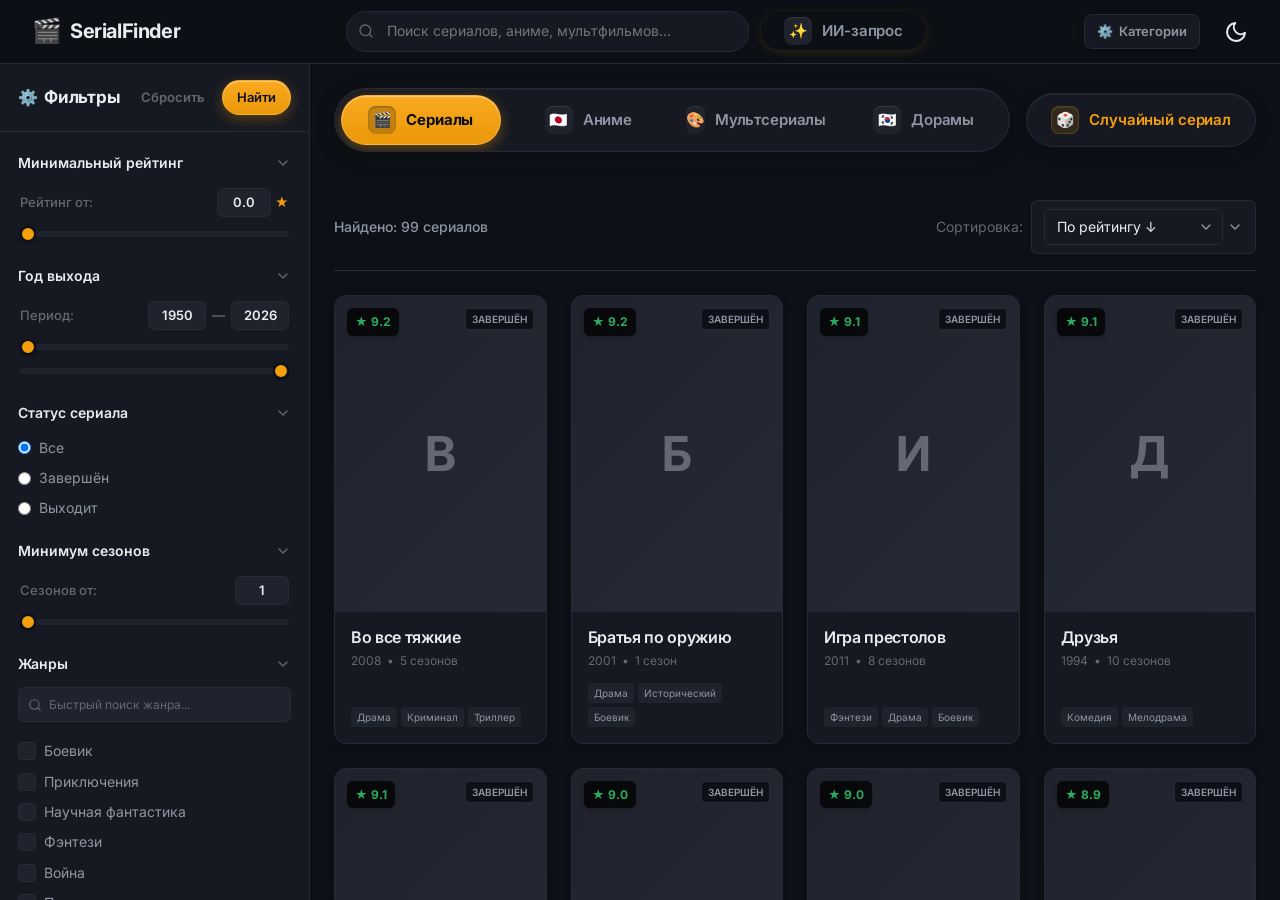
==== commit 47250761: "📺 Фокус только на SerialFinder (скрыта кнопка и раздел фильмов)" ====
--- a/serials/index.html
+++ b/serials/index.html
@@ -131,11 +131,10 @@
     <!-- Header -->
     <header class="header">
       <div class="header__inner">
-        <a class="header__logo" href="../films/index.html" title="Нажмите, чтобы открыть FilmFinder (Поиск фильмов)">
+        <div class="header__logo">
           <span class="header__logo-icon">🎬</span>
           <span class="header__logo-text">SerialFinder</span>
-          <span class="header__logo-switch">Фильмы →</span>
-        </a>
+        </div>
         <div class="header__search-container">
           <div class="header__search">
             <svg class="header__search-icon" xmlns="http://www.w3.org/2000/svg" width="20" height="20" viewBox="0 0 24 24" fill="none" stroke="currentColor" stroke-width="2" stroke-linecap="round" stroke-linejoin="round">
--- a/serials/index.css
+++ b/serials/index.css
@@ -2196,59 +2196,316 @@
 
 @media (max-width: 768px) {
   .app {
-    grid-template-columns: 1fr;
-    grid-template-areas:
-      "header"
-      "main";
+    display: flex;
+    flex-direction: column;
+    height: 100dvh;
+    height: 100vh;
+    overflow: hidden;
+  }
+
+  .header {
+    height: auto;
+    position: sticky;
+    top: 0;
+    z-index: 100;
+  }
+
+  .header__inner {
+    flex-wrap: wrap;
+    padding: 10px 12px;
+    gap: 8px 10px;
+    height: auto;
+  }
+
+  .header__logo {
+    padding: 2px 4px;
+    gap: 6px;
+  }
+
+  .header__logo-icon {
+    font-size: 20px;
+  }
+
+  .header__logo-text {
+    font-size: 1.05rem;
+  }
+
+  .header__logo-switch {
+    font-size: 0.6875rem;
+    padding: 2px 7px;
+  }
+
+  .header__actions {
+    gap: 8px;
+    margin-left: auto;
+  }
+
+  .header__actions .btn {
+    padding: 6px 10px;
+    font-size: 0.75rem;
+  }
+
+  .header__search-container {
+    width: 100%;
+    max-width: 100%;
+    order: 3;
+    gap: 8px;
+    margin-top: 2px;
+  }
+
+  .header__search-input {
+    height: 38px;
+    font-size: 0.8125rem;
+    padding: 6px 12px 6px 36px;
+  }
+
+  .pill-btn--ai {
+    height: 38px;
+    padding: 4px 12px;
+    font-size: 0.75rem;
+    white-space: nowrap;
+    flex-shrink: 0;
   }
 
   .sidebar {
     position: fixed;
     top: 0;
-    left: -280px;
+    left: -300px;
+    width: 85vw;
+    max-width: 300px;
     height: 100vh;
     z-index: 200;
     transition: transform 0.3s cubic-bezier(0.16, 1, 0.3, 1);
   }
 
   .sidebar--open {
-    transform: translateX(280px);
+    transform: translateX(300px);
   }
 
   .sidebar__toggle {
     display: flex;
-  }
-
-  .header__inner {
-    padding: 0 16px;
-    gap: 16px;
-  }
-
-  .header__search {
-    max-width: 100%;
+    bottom: 20px;
+    right: 16px;
+    padding: 10px 18px;
+    font-size: 0.875rem;
+    border-radius: 9999px;
+    box-shadow: 0 6px 24px rgba(0,0,0,0.5);
+    z-index: 150;
   }
   
   .main-content {
-    padding: 16px;
-  }
-}
-
-@media (max-width: 576px) {
+    flex: 1;
+    overflow-y: auto;
+    -webkit-overflow-scrolling: touch;
+    padding: 12px 10px 84px 10px;
+  }
+
+  .featured {
+    padding-bottom: 16px;
+    margin-bottom: 12px;
+  }
+
+  .featured__header {
+    margin-bottom: 12px;
+    gap: 10px;
+  }
+
+  .featured__tabs {
+    display: flex;
+    width: 100%;
+    gap: 6px;
+    overflow-x: auto;
+    -webkit-overflow-scrolling: touch;
+    scrollbar-width: none;
+    padding-bottom: 2px;
+  }
+
+  .featured__tabs::-webkit-scrollbar {
+    display: none;
+  }
+
+  .featured__tab {
+    min-width: 0;
+    flex: 1 1 auto;
+    padding: 8px 12px;
+    font-size: 0.8125rem;
+    white-space: nowrap;
+  }
+
+  .featured__subtabs {
+    width: 100%;
+    justify-content: center;
+    gap: 4px;
+  }
+
+  .featured__subtab {
+    flex: 1 1 auto;
+    text-align: center;
+    padding: 5px 10px;
+    font-size: 0.75rem;
+  }
+
+  .featured__arrows {
+    display: none;
+  }
+
+  .featured__card {
+    width: 130px;
+    min-width: 130px;
+  }
+
+  .featured__card-title {
+    font-size: 0.8rem;
+  }
+
+  .featured__card-meta {
+    font-size: 0.7rem;
+  }
+
   .series-grid {
-    grid-template-columns: 1fr;
-  }
-  
+    grid-template-columns: repeat(2, minmax(0, 1fr)) !important;
+    gap: 10px !important;
+  }
+
+  .series-card {
+    border-radius: 12px;
+  }
+
+  .series-card__poster {
+    border-radius: 10px 10px 0 0;
+  }
+
+  .series-card__info {
+    padding: 8px 8px 10px 8px;
+  }
+
+  .series-card__title {
+    font-size: 0.84rem;
+    line-height: 1.25;
+    margin-bottom: 4px;
+  }
+
+  .series-card__meta {
+    font-size: 0.7rem;
+    margin-bottom: 4px;
+  }
+
+  .series-card__genres {
+    gap: 3px;
+  }
+
+  .series-card__genre-tag {
+    font-size: 0.65rem;
+    padding: 1px 5px;
+  }
+
+  .series-card__rating-badge {
+    font-size: 0.72rem;
+    padding: 2px 6px;
+    top: 6px;
+    right: 6px;
+  }
+
+  .series-card__status-badge {
+    font-size: 0.65rem;
+    padding: 2px 6px;
+    top: 6px;
+    left: 6px;
+  }
+
+  .results-bar {
+    flex-direction: row;
+    align-items: center;
+    justify-content: space-between;
+    gap: 8px;
+    margin-bottom: 12px;
+  }
+
+  .results-bar__count {
+    font-size: 0.8125rem;
+  }
+
+  .results-bar__sort-select {
+    font-size: 0.75rem;
+    padding: 4px 8px;
+  }
+
+  /* Modals on mobile */
+  .modal {
+    width: 95vw;
+    max-width: 95vw;
+    max-height: 92vh;
+    padding: 16px 14px;
+    border-radius: 16px;
+    margin: 10px auto;
+  }
+
+  .modal__body {
+    flex-direction: column;
+    padding: 12px 6px;
+    gap: 16px;
+  }
+
+  .modal__poster {
+    width: 140px;
+    margin: 0 auto;
+    border-radius: 10px;
+  }
+
+  .modal__title {
+    font-size: 1.15rem;
+    text-align: center;
+  }
+
+  .modal__title-original {
+    font-size: 0.8rem;
+    text-align: center;
+  }
+
+  .modal__ratings {
+    justify-content: center;
+  }
+
   .modal__meta-grid {
-    grid-template-columns: 1fr;
-    gap: 4px;
-  }
-  
+    grid-template-columns: 1fr 1fr;
+    gap: 6px 12px;
+  }
+
   .modal__links {
     flex-direction: column;
-  }
-  
+    gap: 8px;
+  }
+
   .modal__link {
     width: 100%;
+    justify-content: center;
+    padding: 10px;
+    font-size: 0.85rem;
+  }
+}
+
+@media (max-width: 480px) {
+  .series-grid {
+    grid-template-columns: repeat(2, minmax(0, 1fr)) !important;
+    gap: 8px !important;
+  }
+
+  .header__logo-text {
+    font-size: 0.95rem;
+  }
+
+  .featured__tab {
+    padding: 7px 8px;
+    font-size: 0.75rem;
+  }
+
+  .ai-prompt-box__actions {
+    flex-direction: column;
+    align-items: stretch;
+    gap: 8px;
+  }
+
+  .ai-voice-btn {
     justify-content: center;
   }
 }
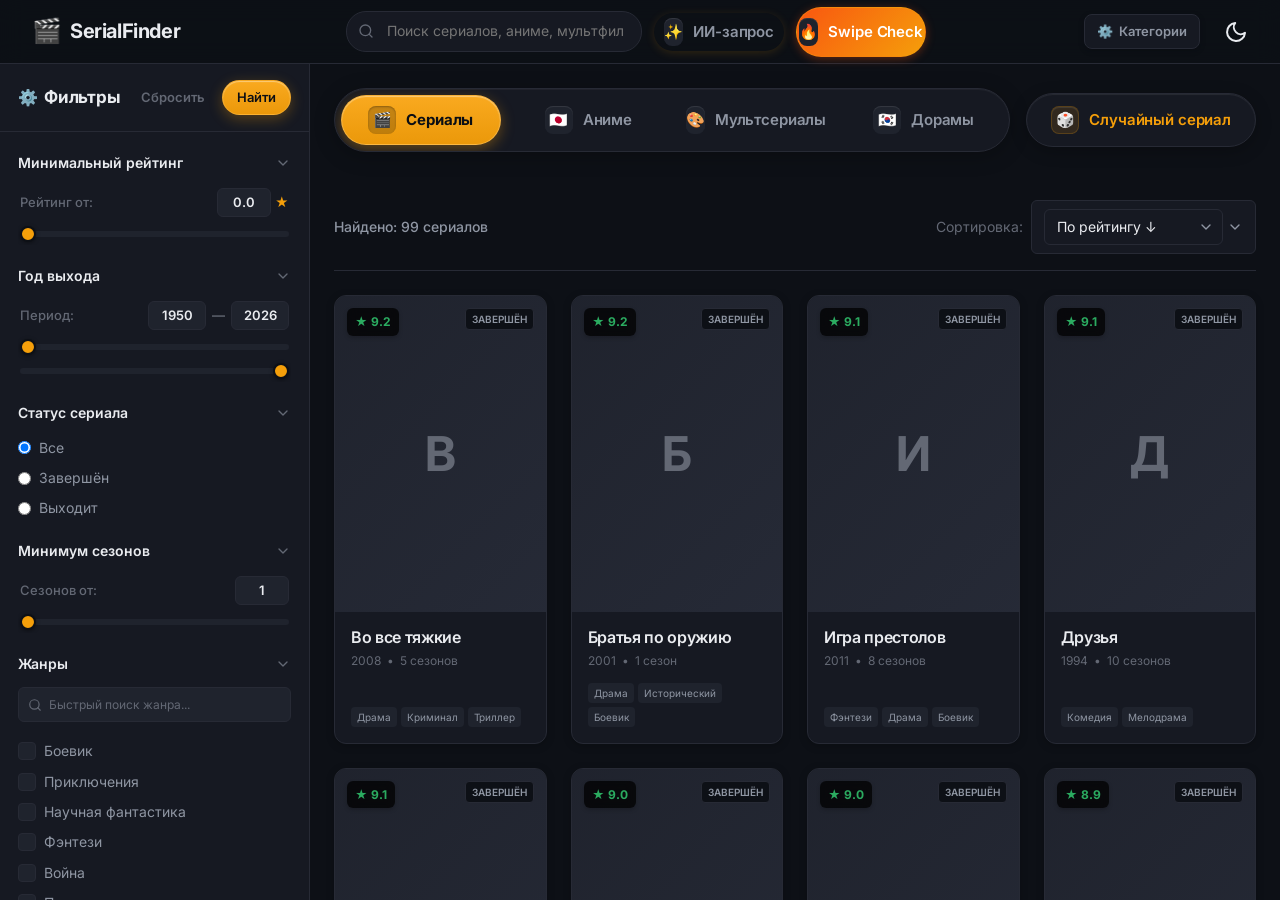
==== commit 4ce63ce4: "🔥 Добавлена новая функция Swipe Check: поиск сериалов по вайбу (Tinder-режим со свайпами)" ====
--- a/serials/index.html
+++ b/serials/index.html
@@ -131,10 +131,10 @@
     <!-- Header -->
     <header class="header">
       <div class="header__inner">
-        <div class="header__logo">
+        <a class="header__logo" id="headerLogo" href="./index.html" title="Обновить страницу и вернуться в начало">
           <span class="header__logo-icon">🎬</span>
           <span class="header__logo-text">SerialFinder</span>
-        </div>
+        </a>
         <div class="header__search-container">
           <div class="header__search">
             <svg class="header__search-icon" xmlns="http://www.w3.org/2000/svg" width="20" height="20" viewBox="0 0 24 24" fill="none" stroke="currentColor" stroke-width="2" stroke-linecap="round" stroke-linejoin="round">
@@ -147,6 +147,11 @@
           <button class="pill-btn pill-btn--ai" id="aiSearchBtn" title="Интеллектуальный подбор сериалов с помощью ИИ (Gemini Flash)">
             <span class="pill-btn__icon">✨</span>
             <span class="pill-btn__label">ИИ-запрос</span>
+          </button>
+          <!-- Кнопка Swipe Check -->
+          <button class="pill-btn pill-btn--swipe" id="swipeCheckBtn" title="Swipe Check — поиск сериалов по вайбу">
+            <span class="pill-btn__icon">🔥</span>
+            <span class="pill-btn__label">Swipe Check</span>
           </button>
         </div>
         <div class="header__actions">
@@ -447,6 +452,69 @@
     </main>
   </div>
 
+  <!-- Swipe Check Vibe Matcher Modal -->
+  <div class="swipe-modal-overlay" id="swipeModalOverlay" style="display:none;">
+    <div class="swipe-modal">
+      <!-- Top header -->
+      <div class="swipe-modal__header">
+        <div class="swipe-modal__badge">
+          <span class="swipe-modal__badge-icon">🔥</span>
+          <span class="swipe-modal__badge-text">Swipe Check</span>
+        </div>
+        <div class="swipe-modal__stats" id="swipeVibeStatus">Поиск по вайбу</div>
+        <div class="swipe-modal__actions">
+          <button class="swipe-modal__btn swipe-modal__btn--likes" id="swipeOpenLikesBtn" title="Мой вайб-лист">
+            <span>❤️</span>
+            <span class="swipe-modal__likes-count" id="swipeLikesCount">0</span>
+          </button>
+          <button class="swipe-modal__btn swipe-modal__btn--close" id="swipeModalClose" title="Закрыть (Esc)">✕</button>
+        </div>
+      </div>
+
+      <!-- Main Deck Container -->
+      <div class="swipe-deck-container" id="swipeDeckContainer">
+        <div class="swipe-deck" id="swipeDeck">
+          <!-- Cards injected dynamically -->
+        </div>
+        <div class="swipe-loading" id="swipeLoading" style="display:none;">
+          <div class="swipe-loading__spinner"></div>
+          <div class="swipe-loading__text" id="swipeLoadingText">Подбираем сериалы по вашему вайбу...</div>
+        </div>
+      </div>
+
+      <!-- Action Buttons -->
+      <div class="swipe-controls">
+        <button class="swipe-btn swipe-btn--dislike" id="swipeDislikeBtn" title="Пропустить / Не моё (←)">
+          <svg width="26" height="26" viewBox="0 0 24 24" fill="none" stroke="currentColor" stroke-width="2.5" stroke-linecap="round" stroke-linejoin="round"><line x1="18" y1="6" x2="6" y2="18"></line><line x1="6" y1="6" x2="18" y2="18"></line></svg>
+        </button>
+        <button class="swipe-btn swipe-btn--info" id="swipeInfoBtn" title="Подробнее о сериале">
+          <svg width="20" height="20" viewBox="0 0 24 24" fill="none" stroke="currentColor" stroke-width="2" stroke-linecap="round" stroke-linejoin="round"><circle cx="12" cy="12" r="10"></circle><line x1="12" y1="16" x2="12" y2="12"></line><line x1="12" y1="8" x2="12.01" y2="8"></line></svg>
+        </button>
+        <button class="swipe-btn swipe-btn--like" id="swipeLikeBtn" title="Вайб! Добавить в список (→)">
+          <svg width="26" height="26" viewBox="0 0 24 24" fill="currentColor" stroke="none"><path d="M12 21.35l-1.45-1.32C5.4 15.36 2 12.28 2 8.5 2 5.42 4.42 3 7.5 3c1.74 0 3.41.81 4.5 2.09C13.09 3.81 14.76 3 16.5 3 19.58 3 22 5.42 22 8.5c0 3.78-3.4 6.86-8.55 11.54L12 21.35z"/></svg>
+        </button>
+      </div>
+
+      <!-- Keyboard hints -->
+      <div class="swipe-hint">
+        <span>← Влево (Мимо)</span>
+        <span>•</span>
+        <span>Вправо (Вайб) →</span>
+      </div>
+
+      <!-- Saved Likes Drawer -->
+      <div class="swipe-likes-drawer" id="swipeLikesDrawer" style="display:none;">
+        <div class="swipe-likes-drawer__header">
+          <div class="swipe-likes-drawer__title">❤️ Понравившиеся сериалы (<span id="swipeLikesTotal">0</span>)</div>
+          <button class="swipe-modal__btn" id="swipeCloseLikesBtn">✕</button>
+        </div>
+        <div class="swipe-likes-drawer__list" id="swipeLikesList">
+          <!-- Liked cards dynamically injected -->
+        </div>
+      </div>
+    </div>
+  </div>
+
   <!-- Modal Details -->
   <div class="modal-overlay" id="modalOverlay">
     <div class="modal" id="modal">
--- a/serials/index.css
+++ b/serials/index.css
@@ -2843,3 +2843,521 @@
 .ai-key-toggle-btn:hover {
   color: var(--text-secondary);
 }
+
+/* ===================================================
+   === 🔥 SWIPE CHECK (VIBE MATCHER TINDER MODE) ===
+   =================================================== */
+
+.pill-btn--swipe {
+  background: linear-gradient(135deg, hsl(18, 95%, 52%), hsl(38, 92%, 50%));
+  color: #fff;
+  border: 1px solid hsla(38, 92%, 50%, 0.4);
+  box-shadow: 0 2px 10px hsla(18, 95%, 52%, 0.35);
+  font-weight: 600;
+  transition: all 0.25s cubic-bezier(0.16, 1, 0.3, 1);
+}
+
+.pill-btn--swipe:hover {
+  background: linear-gradient(135deg, hsl(18, 95%, 58%), hsl(38, 92%, 56%));
+  box-shadow: 0 4px 16px hsla(18, 95%, 52%, 0.55);
+  transform: translateY(-1px);
+}
+
+.pill-btn--swipe:active {
+  transform: translateY(0);
+}
+
+/* Modal Overlay */
+.swipe-modal-overlay {
+  position: fixed;
+  inset: 0;
+  background-color: hsla(225, 25%, 5%, 0.88);
+  backdrop-filter: blur(12px);
+  -webkit-backdrop-filter: blur(12px);
+  z-index: 1000;
+  display: flex;
+  align-items: center;
+  justify-content: center;
+  padding: 16px;
+  animation: fadeIn 0.25s ease;
+}
+
+.swipe-modal {
+  position: relative;
+  width: 100%;
+  max-width: 420px;
+  height: 94vh;
+  max-height: 740px;
+  background-color: var(--bg-secondary);
+  border: 1px solid var(--border);
+  border-radius: 28px;
+  display: flex;
+  flex-direction: column;
+  box-shadow: 0 24px 60px rgba(0, 0, 0, 0.7), 0 0 30px hsla(38, 92%, 50%, 0.1);
+  overflow: hidden;
+  user-select: none;
+  touch-action: none;
+}
+
+/* Modal Header */
+.swipe-modal__header {
+  display: flex;
+  align-items: center;
+  justify-content: space-between;
+  padding: 14px 18px 10px 18px;
+  z-index: 10;
+  background: linear-gradient(to bottom, var(--bg-secondary) 80%, transparent);
+}
+
+.swipe-modal__badge {
+  display: flex;
+  align-items: center;
+  gap: 6px;
+  font-weight: 700;
+  font-size: 0.95rem;
+  letter-spacing: -0.01em;
+  color: var(--text-primary);
+}
+
+.swipe-modal__badge-icon {
+  font-size: 1.15rem;
+}
+
+.swipe-modal__stats {
+  font-size: 0.75rem;
+  font-weight: 500;
+  color: var(--accent);
+  background-color: var(--accent-subtle);
+  padding: 3px 9px;
+  border-radius: 9999px;
+  border: 1px solid hsla(38, 92%, 50%, 0.2);
+  white-space: nowrap;
+  max-width: 150px;
+  overflow: hidden;
+  text-overflow: ellipsis;
+}
+
+.swipe-modal__actions {
+  display: flex;
+  align-items: center;
+  gap: 8px;
+}
+
+.swipe-modal__btn {
+  background: var(--bg-tertiary);
+  border: 1px solid var(--border);
+  color: var(--text-secondary);
+  width: 34px;
+  height: 34px;
+  border-radius: 50%;
+  display: flex;
+  align-items: center;
+  justify-content: center;
+  cursor: pointer;
+  font-size: 0.9rem;
+  transition: all 0.2s ease;
+}
+
+.swipe-modal__btn:hover {
+  color: var(--text-primary);
+  background-color: var(--bg-hover);
+  border-color: var(--border-light);
+}
+
+.swipe-modal__btn--likes {
+  width: auto;
+  border-radius: 9999px;
+  padding: 0 10px;
+  gap: 5px;
+  font-weight: 600;
+  font-size: 0.8125rem;
+  color: hsl(350, 85%, 65%);
+}
+
+.swipe-modal__likes-count {
+  font-weight: 700;
+}
+
+/* Deck & Cards Container */
+.swipe-deck-container {
+  position: relative;
+  flex: 1;
+  margin: 0 16px 10px 16px;
+  border-radius: 20px;
+  overflow: hidden;
+}
+
+.swipe-deck {
+  position: relative;
+  width: 100%;
+  height: 100%;
+}
+
+.swipe-card {
+  position: absolute;
+  inset: 0;
+  border-radius: 20px;
+  overflow: hidden;
+  background-color: var(--bg-tertiary);
+  border: 1px solid var(--border);
+  box-shadow: 0 10px 30px rgba(0, 0, 0, 0.4);
+  cursor: grab;
+  will-change: transform, opacity;
+  transition: transform 0.3s cubic-bezier(0.16, 1, 0.3, 1), box-shadow 0.3s ease;
+}
+
+.swipe-card:active {
+  cursor: grabbing;
+}
+
+.swipe-card--back {
+  transform: scale(0.94) translateY(12px);
+  opacity: 0.85;
+  pointer-events: none;
+  z-index: 1;
+}
+
+.swipe-card--front {
+  z-index: 2;
+}
+
+/* Card Poster */
+.swipe-card__poster {
+  position: absolute;
+  inset: 0;
+  width: 100%;
+  height: 100%;
+  object-fit: cover;
+  pointer-events: none;
+}
+
+.swipe-card__fallback {
+  position: absolute;
+  inset: 0;
+  display: flex;
+  align-items: center;
+  justify-content: center;
+  font-size: 4rem;
+  font-weight: 800;
+  color: rgba(255, 255, 255, 0.25);
+  background: linear-gradient(135deg, hsl(225, 20%, 15%), hsl(225, 25%, 8%));
+}
+
+/* Top Badges */
+.swipe-card__rating-badge {
+  position: absolute;
+  top: 14px;
+  right: 14px;
+  background-color: rgba(0, 0, 0, 0.75);
+  backdrop-filter: blur(8px);
+  color: #fff;
+  font-weight: 700;
+  font-size: 0.85rem;
+  padding: 4px 10px;
+  border-radius: 9999px;
+  border: 1px solid rgba(255, 255, 255, 0.15);
+  display: flex;
+  align-items: center;
+  gap: 4px;
+  z-index: 3;
+}
+
+.swipe-card__category-badge {
+  position: absolute;
+  top: 14px;
+  left: 14px;
+  background-color: rgba(0, 0, 0, 0.75);
+  backdrop-filter: blur(8px);
+  color: var(--accent);
+  font-weight: 600;
+  font-size: 0.75rem;
+  padding: 4px 10px;
+  border-radius: 9999px;
+  border: 1px solid hsla(38, 92%, 50%, 0.3);
+  z-index: 3;
+}
+
+/* Dynamic Vibe Stamps */
+.swipe-stamp {
+  position: absolute;
+  top: 40px;
+  padding: 8px 18px;
+  border-radius: 12px;
+  font-size: 1.5rem;
+  font-weight: 900;
+  letter-spacing: 0.06em;
+  text-transform: uppercase;
+  border: 4px solid;
+  opacity: 0;
+  pointer-events: none;
+  z-index: 10;
+  transition: opacity 0.1s ease;
+}
+
+.swipe-stamp--like {
+  right: 24px;
+  color: hsl(145, 80%, 48%);
+  border-color: hsl(145, 80%, 48%);
+  transform: rotate(15deg);
+  background-color: hsla(145, 80%, 48%, 0.15);
+  text-shadow: 0 0 10px hsla(145, 80%, 48%, 0.5);
+  box-shadow: 0 0 16px hsla(145, 80%, 48%, 0.3);
+}
+
+.swipe-stamp--nope {
+  left: 24px;
+  color: hsl(355, 85%, 58%);
+  border-color: hsl(355, 85%, 58%);
+  transform: rotate(-15deg);
+  background-color: hsla(355, 85%, 58%, 0.15);
+  text-shadow: 0 0 10px hsla(355, 85%, 58%, 0.5);
+  box-shadow: 0 0 16px hsla(355, 85%, 58%, 0.3);
+}
+
+/* Card Info Overlay */
+.swipe-card__info {
+  position: absolute;
+  inset-x: 0;
+  bottom: 0;
+  padding: 50px 18px 18px 18px;
+  background: linear-gradient(to top, rgba(0, 0, 0, 0.95) 0%, rgba(0, 0, 0, 0.75) 60%, transparent 100%);
+  color: #fff;
+  z-index: 4;
+}
+
+.swipe-card__title {
+  font-size: 1.3rem;
+  font-weight: 700;
+  line-height: 1.2;
+  margin-bottom: 4px;
+  text-shadow: 0 2px 8px rgba(0, 0, 0, 0.8);
+}
+
+.swipe-card__title-orig {
+  font-size: 0.8125rem;
+  color: rgba(255, 255, 255, 0.65);
+  margin-bottom: 8px;
+  white-space: nowrap;
+  overflow: hidden;
+  text-overflow: ellipsis;
+}
+
+.swipe-card__meta-row {
+  display: flex;
+  align-items: center;
+  gap: 8px;
+  font-size: 0.8125rem;
+  color: rgba(255, 255, 255, 0.8);
+  margin-bottom: 8px;
+}
+
+.swipe-card__dot {
+  opacity: 0.5;
+}
+
+.swipe-card__genres {
+  display: flex;
+  flex-wrap: wrap;
+  gap: 4px;
+}
+
+.swipe-card__genre-tag {
+  font-size: 0.7rem;
+  font-weight: 500;
+  color: #fff;
+  background-color: rgba(255, 255, 255, 0.15);
+  backdrop-filter: blur(4px);
+  padding: 3px 8px;
+  border-radius: 6px;
+}
+
+/* Bottom Controls */
+.swipe-controls {
+  display: flex;
+  align-items: center;
+  justify-content: center;
+  gap: 20px;
+  padding: 4px 18px 12px 18px;
+  z-index: 10;
+}
+
+.swipe-btn {
+  display: flex;
+  align-items: center;
+  justify-content: center;
+  border-radius: 50%;
+  cursor: pointer;
+  transition: all 0.2s cubic-bezier(0.16, 1, 0.3, 1);
+  border: 1px solid var(--border);
+}
+
+.swipe-btn--dislike {
+  width: 58px;
+  height: 58px;
+  background-color: var(--bg-tertiary);
+  color: hsl(355, 85%, 60%);
+  box-shadow: 0 4px 16px rgba(0, 0, 0, 0.3);
+}
+
+.swipe-btn--dislike:hover {
+  background-color: hsla(355, 85%, 60%, 0.15);
+  border-color: hsl(355, 85%, 60%);
+  transform: scale(1.08);
+}
+
+.swipe-btn--info {
+  width: 44px;
+  height: 44px;
+  background-color: var(--bg-tertiary);
+  color: var(--accent);
+}
+
+.swipe-btn--info:hover {
+  background-color: var(--accent-subtle);
+  border-color: var(--accent);
+  transform: scale(1.08);
+}
+
+.swipe-btn--like {
+  width: 58px;
+  height: 58px;
+  background: linear-gradient(135deg, hsl(145, 75%, 42%), hsl(145, 75%, 36%));
+  color: #fff;
+  border: none;
+  box-shadow: 0 6px 20px hsla(145, 75%, 40%, 0.4);
+}
+
+.swipe-btn--like:hover {
+  background: linear-gradient(135deg, hsl(145, 75%, 48%), hsl(145, 75%, 40%));
+  box-shadow: 0 8px 24px hsla(145, 75%, 40%, 0.6);
+  transform: scale(1.08);
+}
+
+.swipe-btn:active {
+  transform: scale(0.92) !important;
+}
+
+/* Keyboard hint */
+.swipe-hint {
+  display: flex;
+  align-items: center;
+  justify-content: center;
+  gap: 8px;
+  font-size: 0.72rem;
+  color: var(--text-muted);
+  padding-bottom: 12px;
+}
+
+/* Loading state */
+.swipe-loading {
+  position: absolute;
+  inset: 0;
+  display: flex;
+  flex-direction: column;
+  align-items: center;
+  justify-content: center;
+  gap: 12px;
+  background-color: var(--bg-secondary);
+  border-radius: 20px;
+  z-index: 5;
+  color: var(--text-secondary);
+  font-size: 0.875rem;
+}
+
+.swipe-loading__spinner {
+  width: 36px;
+  height: 36px;
+  border: 3px solid var(--border);
+  border-top-color: var(--accent);
+  border-radius: 50%;
+  animation: spin 0.8s linear infinite;
+}
+
+/* Saved Likes Drawer */
+.swipe-likes-drawer {
+  position: absolute;
+  inset: 0;
+  background-color: var(--bg-secondary);
+  z-index: 20;
+  display: flex;
+  flex-direction: column;
+  animation: slideUp 0.25s cubic-bezier(0.16, 1, 0.3, 1);
+}
+
+.swipe-likes-drawer__header {
+  display: flex;
+  align-items: center;
+  justify-content: space-between;
+  padding: 16px 20px;
+  border-bottom: 1px solid var(--border);
+}
+
+.swipe-likes-drawer__title {
+  font-size: 1.05rem;
+  font-weight: 700;
+  color: var(--text-primary);
+}
+
+.swipe-likes-drawer__list {
+  flex: 1;
+  overflow-y: auto;
+  padding: 14px 16px;
+  display: flex;
+  flex-direction: column;
+  gap: 10px;
+}
+
+.swipe-like-item {
+  display: flex;
+  align-items: center;
+  gap: 12px;
+  padding: 8px 10px;
+  background-color: var(--bg-tertiary);
+  border: 1px solid var(--border);
+  border-radius: 12px;
+  transition: all 0.2s ease;
+  cursor: pointer;
+}
+
+.swipe-like-item:hover {
+  border-color: var(--accent);
+  background-color: var(--bg-hover);
+}
+
+.swipe-like-item__poster {
+  width: 48px;
+  height: 68px;
+  border-radius: 8px;
+  object-fit: cover;
+  flex-shrink: 0;
+}
+
+.swipe-like-item__info {
+  flex: 1;
+  min-width: 0;
+}
+
+.swipe-like-item__title {
+  font-size: 0.875rem;
+  font-weight: 600;
+  color: var(--text-primary);
+  margin-bottom: 2px;
+  white-space: nowrap;
+  overflow: hidden;
+  text-overflow: ellipsis;
+}
+
+.swipe-like-item__meta {
+  font-size: 0.75rem;
+  color: var(--text-muted);
+}
+
+.swipe-like-item__rating {
+  font-size: 0.8125rem;
+  font-weight: 700;
+  padding: 2px 6px;
+  border-radius: 6px;
+  background-color: hsla(0, 0%, 0%, 0.4);
+  flex-shrink: 0;
+}
+
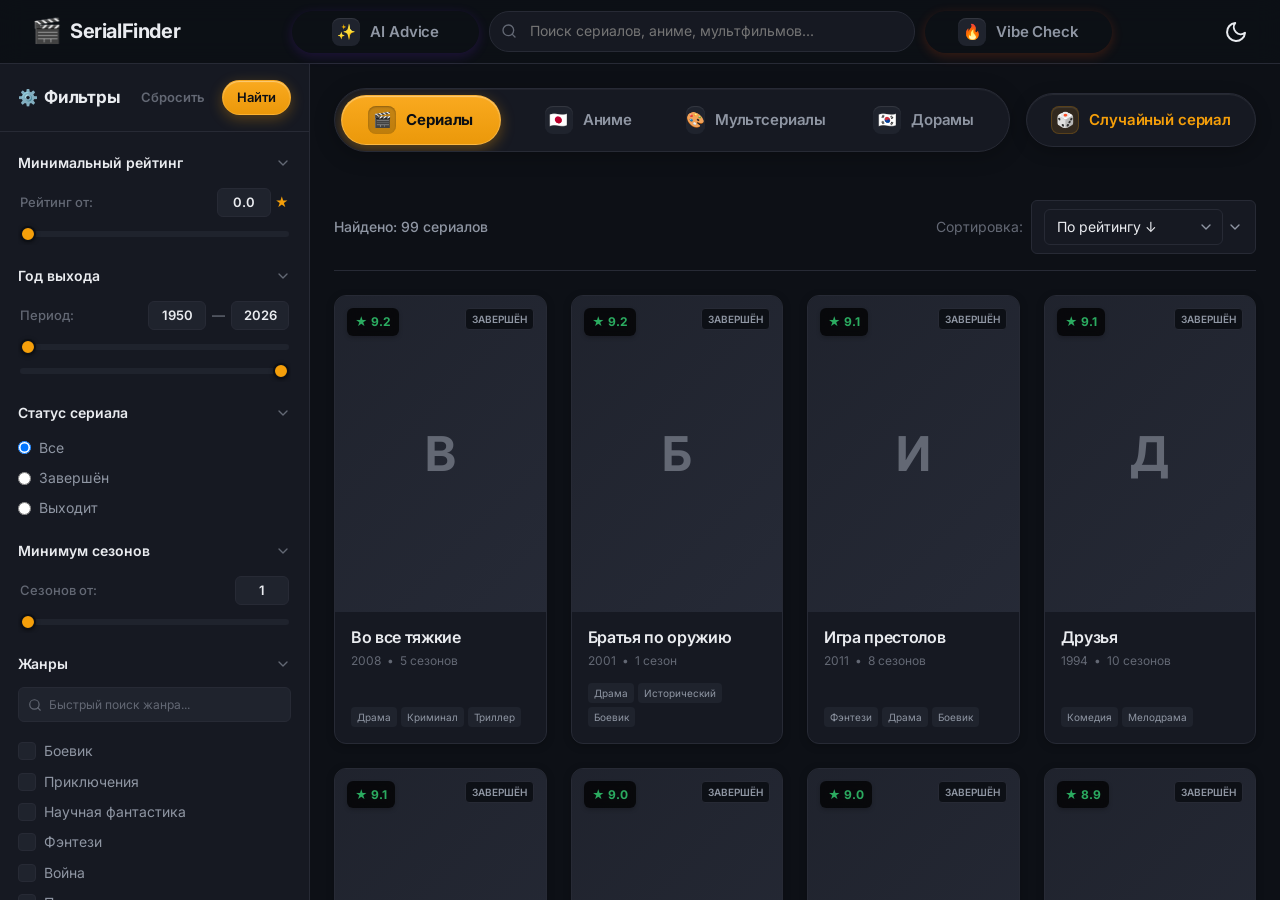
==== commit 5d554c9a: "✨ Переименованы и выровнены кнопки в шапке: AI Advice (слева) и Vibe Check (справа), удалена кнопка " ====
--- a/serials/index.html
+++ b/serials/index.html
@@ -136,6 +136,11 @@
           <span class="header__logo-text">SerialFinder</span>
         </a>
         <div class="header__search-container">
+          <!-- Кнопка AI Advice (слева) -->
+          <button class="pill-btn pill-btn--feature pill-btn--ai" id="aiSearchBtn" title="AI Advice — интеллектуальный подбор сериалов с помощью ИИ">
+            <span class="pill-btn__icon">✨</span>
+            <span class="pill-btn__label">AI Advice</span>
+          </button>
           <div class="header__search">
             <svg class="header__search-icon" xmlns="http://www.w3.org/2000/svg" width="20" height="20" viewBox="0 0 24 24" fill="none" stroke="currentColor" stroke-width="2" stroke-linecap="round" stroke-linejoin="round">
               <circle cx="11" cy="11" r="8"></circle>
@@ -143,22 +148,13 @@
             </svg>
             <input class="header__search-input" placeholder="Поиск сериалов, аниме, мультфильмов..." id="searchInput">
           </div>
-          <!-- Кнопка ИИ-запрос -->
-          <button class="pill-btn pill-btn--ai" id="aiSearchBtn" title="Интеллектуальный подбор сериалов с помощью ИИ (Gemini Flash)">
-            <span class="pill-btn__icon">✨</span>
-            <span class="pill-btn__label">ИИ-запрос</span>
-          </button>
-          <!-- Кнопка Swipe Check -->
-          <button class="pill-btn pill-btn--swipe" id="swipeCheckBtn" title="Swipe Check — поиск сериалов по вайбу">
+          <!-- Кнопка Vibe Check (справа) -->
+          <button class="pill-btn pill-btn--feature pill-btn--vibe" id="swipeCheckBtn" title="Vibe Check — поиск сериалов по вайбу">
             <span class="pill-btn__icon">🔥</span>
-            <span class="pill-btn__label">Swipe Check</span>
+            <span class="pill-btn__label">Vibe Check</span>
           </button>
         </div>
         <div class="header__actions">
-          <!-- Кнопка настройки категорий -->
-          <button class="btn btn--ghost btn--icon-text" id="openContentPrefsBtn" title="Настройки категорий">
-            ⚙️ <span>Категории</span>
-          </button>
           <button class="theme-toggle" id="themeToggle" title="Сменить тему">
             <svg class="theme-toggle__icon theme-toggle__icon--sun" xmlns="http://www.w3.org/2000/svg" width="24" height="24" viewBox="0 0 24 24" fill="none" stroke="currentColor" stroke-width="2" stroke-linecap="round" stroke-linejoin="round" style="display:none;">
               <circle cx="12" cy="12" r="5"></circle>
@@ -459,7 +455,7 @@
       <div class="swipe-modal__header">
         <div class="swipe-modal__badge">
           <span class="swipe-modal__badge-icon">🔥</span>
-          <span class="swipe-modal__badge-text">Swipe Check</span>
+          <span class="swipe-modal__badge-text">Vibe Check</span>
         </div>
         <div class="swipe-modal__stats" id="swipeVibeStatus">Поиск по вайбу</div>
         <div class="swipe-modal__actions">
--- a/serials/index.css
+++ b/serials/index.css
@@ -258,29 +258,65 @@
   height: 16px;
 }
 
+.header__search-container {
+  display: flex;
+  align-items: center;
+  gap: 10px;
+  flex: 1;
+  max-width: 820px;
+  margin: 0 auto;
+}
+
+.pill-btn--feature {
+  height: 42px;
+  padding: 0 18px;
+  border-radius: 9999px;
+  font-size: 0.875rem;
+  font-weight: 600;
+  display: inline-flex;
+  align-items: center;
+  justify-content: center;
+  gap: 8px;
+  cursor: pointer;
+  white-space: nowrap;
+  flex-shrink: 0;
+  border: 1px solid var(--border);
+  transition: all 0.25s cubic-bezier(0.16, 1, 0.3, 1);
+  user-select: none;
+}
+
+.pill-btn--feature:hover {
+  transform: translateY(-2px);
+}
+
+.pill-btn--feature:active {
+  transform: translateY(0);
+}
+
 .pill-btn--ai {
-  background: linear-gradient(135deg, hsla(38, 92%, 50%, 0.15) 0%, hsla(280, 80%, 55%, 0.15) 100%);
-  border: 1px solid hsla(38, 92%, 50%, 0.4);
-  color: var(--text-primary);
-  box-shadow: 0 2px 10px hsla(38, 92%, 50%, 0.15);
-  padding: 6px 14px;
-  height: 38px;
-  flex-shrink: 0;
-  font-weight: 600;
-  font-size: 0.8125rem;
-  cursor: pointer;
-  display: inline-flex;
-  align-items: center;
-  gap: 6px;
-  border-radius: 9999px;
-  transition: all 0.25s ease;
+  background: linear-gradient(135deg, hsla(265, 85%, 55%, 0.2) 0%, hsla(38, 92%, 50%, 0.2) 100%);
+  border: 1px solid hsla(265, 80%, 65%, 0.4);
+  color: var(--text-primary);
+  box-shadow: 0 3px 12px hsla(265, 85%, 55%, 0.18);
 }
 
 .pill-btn--ai:hover {
-  background: linear-gradient(135deg, hsla(38, 92%, 50%, 0.28) 0%, hsla(280, 80%, 55%, 0.28) 100%);
-  border-color: var(--accent);
-  box-shadow: 0 4px 16px hsla(38, 92%, 50%, 0.35);
-  transform: translateY(-1px);
+  background: linear-gradient(135deg, hsla(265, 85%, 58%, 0.35) 0%, hsla(38, 92%, 50%, 0.35) 100%);
+  border-color: hsla(265, 85%, 70%, 0.7);
+  box-shadow: 0 6px 20px hsla(265, 85%, 55%, 0.35);
+}
+
+.pill-btn--vibe {
+  background: linear-gradient(135deg, hsla(18, 95%, 52%, 0.25) 0%, hsla(38, 92%, 50%, 0.25) 100%);
+  border: 1px solid hsla(18, 95%, 52%, 0.45);
+  color: var(--text-primary);
+  box-shadow: 0 3px 12px hsla(18, 95%, 52%, 0.2);
+}
+
+.pill-btn--vibe:hover {
+  background: linear-gradient(135deg, hsla(18, 95%, 55%, 0.4) 0%, hsla(38, 92%, 50%, 0.4) 100%);
+  border-color: hsl(18, 95%, 60%);
+  box-shadow: 0 6px 20px hsla(18, 95%, 52%, 0.4);
 }
 
 .header__actions {
@@ -2249,22 +2285,30 @@
     width: 100%;
     max-width: 100%;
     order: 3;
+    display: flex;
+    flex-wrap: wrap;
     gap: 8px;
-    margin-top: 2px;
+    margin-top: 4px;
+  }
+
+  .header__search {
+    width: 100%;
+    order: 1;
   }
 
   .header__search-input {
-    height: 38px;
+    height: 40px;
     font-size: 0.8125rem;
     padding: 6px 12px 6px 36px;
   }
 
-  .pill-btn--ai {
+  .pill-btn--feature {
+    flex: 1 1 calc(50% - 4px);
     height: 38px;
-    padding: 4px 12px;
-    font-size: 0.75rem;
+    padding: 4px 10px;
+    font-size: 0.78125rem;
     white-space: nowrap;
-    flex-shrink: 0;
+    order: 2;
   }
 
   .sidebar {
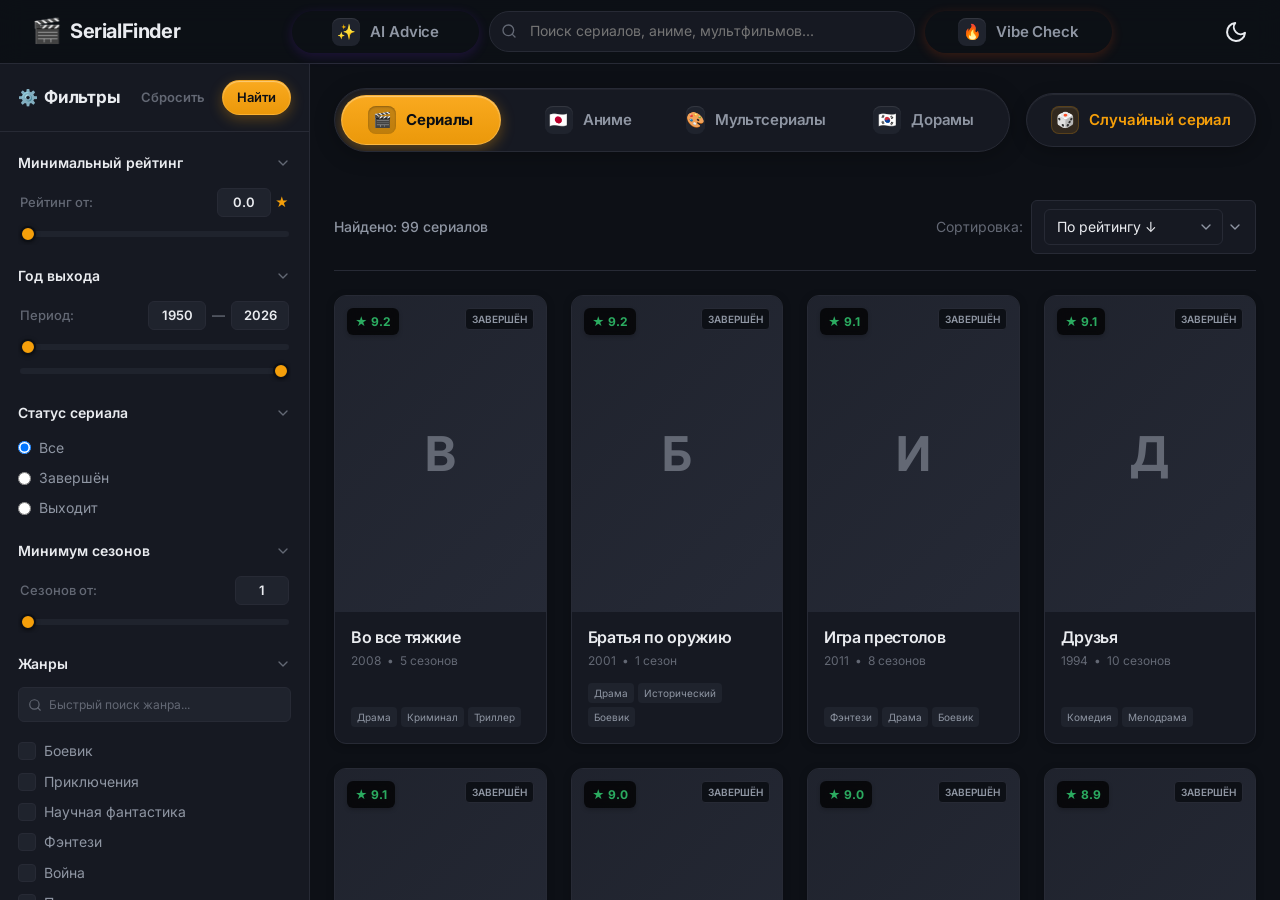
==== commit 606e42fd: "🔥 Vibe Check: выбор категории из 4 плиток (Сериалы/Комедии/Аниме/Мультсериалы) + умный подбор по вай" ====
--- a/serials/index.html
+++ b/serials/index.html
@@ -467,8 +467,17 @@
         </div>
       </div>
 
-      <!-- Main Deck Container -->
-      <div class="swipe-deck-container" id="swipeDeckContainer">
+      <!-- Category Picker (initial screen) -->
+      <div class="vibe-picker" id="vibePicker">
+        <div class="vibe-picker__title">Что сегодня смотрим?</div>
+        <div class="vibe-picker__subtitle">Выберите категорию для вайб-подбора</div>
+        <div class="vibe-picker__grid" id="vibePickerGrid">
+          <!-- 4 category tiles injected dynamically -->
+        </div>
+      </div>
+
+      <!-- Main Deck Container (hidden until category selected) -->
+      <div class="swipe-deck-container" id="swipeDeckContainer" style="display:none;">
         <div class="swipe-deck" id="swipeDeck">
           <!-- Cards injected dynamically -->
         </div>
@@ -478,8 +487,8 @@
         </div>
       </div>
 
-      <!-- Action Buttons -->
-      <div class="swipe-controls">
+      <!-- Action Buttons (hidden until category selected) -->
+      <div class="swipe-controls" id="swipeControls" style="display:none;">
         <button class="swipe-btn swipe-btn--dislike" id="swipeDislikeBtn" title="Пропустить / Не моё (←)">
           <svg width="26" height="26" viewBox="0 0 24 24" fill="none" stroke="currentColor" stroke-width="2.5" stroke-linecap="round" stroke-linejoin="round"><line x1="18" y1="6" x2="6" y2="18"></line><line x1="6" y1="6" x2="18" y2="18"></line></svg>
         </button>
@@ -491,8 +500,8 @@
         </button>
       </div>
 
-      <!-- Keyboard hints -->
-      <div class="swipe-hint">
+      <!-- Keyboard hints (hidden until category selected) -->
+      <div class="swipe-hint" id="swipeHint" style="display:none;">
         <span>← Влево (Мимо)</span>
         <span>•</span>
         <span>Вправо (Вайб) →</span>
--- a/serials/index.css
+++ b/serials/index.css
@@ -3025,29 +3025,41 @@
 /* Deck & Cards Container */
 .swipe-deck-container {
   position: relative;
-  flex: 1;
+  flex: 1 1 auto;
+  min-height: 440px;
+  height: 100%;
   margin: 0 16px 10px 16px;
-  border-radius: 20px;
+  border-radius: 22px;
   overflow: hidden;
+  touch-action: none !important;
+  user-select: none;
 }
 
 .swipe-deck {
   position: relative;
   width: 100%;
   height: 100%;
+  min-height: 440px;
+  touch-action: none !important;
+  user-select: none;
 }
 
 .swipe-card {
   position: absolute;
   inset: 0;
-  border-radius: 20px;
+  width: 100%;
+  height: 100%;
+  min-height: 440px;
+  border-radius: 22px;
   overflow: hidden;
   background-color: var(--bg-tertiary);
   border: 1px solid var(--border);
-  box-shadow: 0 10px 30px rgba(0, 0, 0, 0.4);
+  box-shadow: 0 12px 36px rgba(0, 0, 0, 0.5);
   cursor: grab;
   will-change: transform, opacity;
   transition: transform 0.3s cubic-bezier(0.16, 1, 0.3, 1), box-shadow 0.3s ease;
+  touch-action: none !important;
+  user-select: none;
 }
 
 .swipe-card:active {
@@ -3161,7 +3173,9 @@
 /* Card Info Overlay */
 .swipe-card__info {
   position: absolute;
-  inset-x: 0;
+  left: 0;
+  right: 0;
+  width: 100%;
   bottom: 0;
   padding: 50px 18px 18px 18px;
   background: linear-gradient(to top, rgba(0, 0, 0, 0.95) 0%, rgba(0, 0, 0, 0.75) 60%, transparent 100%);
@@ -3405,3 +3419,134 @@
   flex-shrink: 0;
 }
 
+
+/* ==================== VIBE PICKER (Category Selection) ==================== */
+.vibe-picker {
+  display: flex;
+  flex-direction: column;
+  align-items: center;
+  justify-content: center;
+  flex: 1 1 auto;
+  padding: 20px 16px;
+  gap: 16px;
+}
+
+.vibe-picker__title {
+  font-size: 1.35rem;
+  font-weight: 700;
+  color: var(--text-primary);
+  letter-spacing: -0.02em;
+  text-align: center;
+}
+
+.vibe-picker__subtitle {
+  font-size: 0.8125rem;
+  color: var(--text-muted);
+  text-align: center;
+  margin-top: -8px;
+}
+
+.vibe-picker__grid {
+  display: grid;
+  grid-template-columns: 1fr 1fr;
+  gap: 12px;
+  width: 100%;
+  max-width: 380px;
+  margin-top: 8px;
+}
+
+.vibe-tile {
+  position: relative;
+  border-radius: 18px;
+  overflow: hidden;
+  cursor: pointer;
+  aspect-ratio: 3 / 4;
+  background-color: var(--bg-tertiary);
+  border: 2px solid transparent;
+  transition: all 0.3s cubic-bezier(0.16, 1, 0.3, 1);
+  box-shadow: 0 4px 16px rgba(0, 0, 0, 0.3);
+}
+
+.vibe-tile:hover {
+  transform: translateY(-4px) scale(1.02);
+  box-shadow: 0 8px 28px rgba(0, 0, 0, 0.45);
+  border-color: var(--accent);
+}
+
+.vibe-tile:active {
+  transform: scale(0.97);
+}
+
+.vibe-tile__poster {
+  position: absolute;
+  inset: 0;
+  width: 100%;
+  height: 100%;
+  object-fit: cover;
+  transition: transform 0.4s ease;
+}
+
+.vibe-tile:hover .vibe-tile__poster {
+  transform: scale(1.08);
+}
+
+.vibe-tile__overlay {
+  position: absolute;
+  inset: 0;
+  background: linear-gradient(
+    to top,
+    rgba(0, 0, 0, 0.92) 0%,
+    rgba(0, 0, 0, 0.5) 40%,
+    rgba(0, 0, 0, 0.15) 100%
+  );
+  z-index: 1;
+}
+
+.vibe-tile__content {
+  position: absolute;
+  bottom: 0;
+  left: 0;
+  right: 0;
+  padding: 14px;
+  z-index: 2;
+  display: flex;
+  flex-direction: column;
+  gap: 4px;
+}
+
+.vibe-tile__emoji {
+  font-size: 1.6rem;
+  line-height: 1;
+}
+
+.vibe-tile__category {
+  font-size: 0.9rem;
+  font-weight: 700;
+  color: #fff;
+  letter-spacing: -0.01em;
+}
+
+.vibe-tile__show-title {
+  font-size: 0.7rem;
+  color: rgba(255, 255, 255, 0.65);
+  white-space: nowrap;
+  overflow: hidden;
+  text-overflow: ellipsis;
+}
+
+.vibe-tile__rating {
+  position: absolute;
+  top: 10px;
+  right: 10px;
+  background: rgba(0, 0, 0, 0.65);
+  backdrop-filter: blur(6px);
+  -webkit-backdrop-filter: blur(6px);
+  color: #fff;
+  font-size: 0.7rem;
+  font-weight: 600;
+  padding: 3px 7px;
+  border-radius: 8px;
+  z-index: 2;
+}
+
+
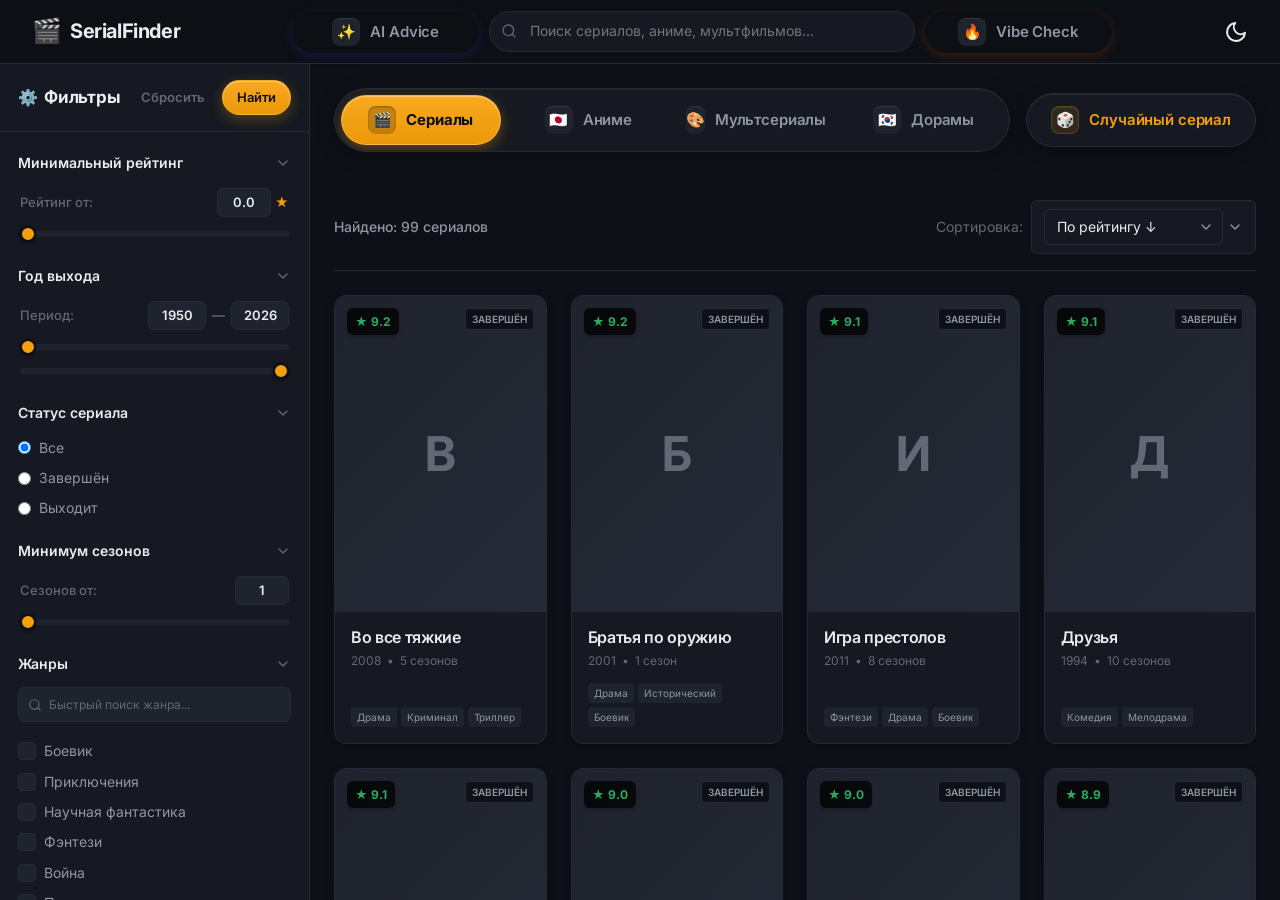
==== commit 4c5d934b: "🔥 Фильтр «Исключить жанры» в сайдбаре + строгая изоляция категорий и фикс постеров в Vibe Check" ====
--- a/serials/index.html
+++ b/serials/index.html
@@ -299,6 +299,23 @@
           </div>
         </div>
 
+        <!-- Исключить жанры -->
+        <div class="filter-group" id="filter-exclude-genres-group">
+          <div class="filter-group__title">
+            Исключить жанры
+            <svg class="filter-group__title-icon" xmlns="http://www.w3.org/2000/svg" width="16" height="16" viewBox="0 0 24 24" fill="none" stroke="currentColor" stroke-width="2" stroke-linecap="round" stroke-linejoin="round"><polyline points="6 9 12 15 18 9"></polyline></svg>
+          </div>
+          <div class="filter-group__content">
+            <div class="filter-search">
+              <svg class="filter-search__icon" xmlns="http://www.w3.org/2000/svg" width="14" height="14" viewBox="0 0 24 24" fill="none" stroke="currentColor" stroke-width="2" stroke-linecap="round" stroke-linejoin="round"><circle cx="11" cy="11" r="8"></circle><line x1="21" y1="21" x2="16.65" y2="16.65"></line></svg>
+              <input type="text" class="filter-search__input" id="excludeGenresSearchInput" placeholder="Быстрый поиск жанра...">
+            </div>
+            <div class="checkbox-group scrollable-list" id="excludeGenresFilter">
+              <!-- Dynamically populated -->
+            </div>
+          </div>
+        </div>
+
         <!-- Страна производства -->
         <div class="filter-group" id="filter-include-countries-group">
           <div class="filter-group__title">
